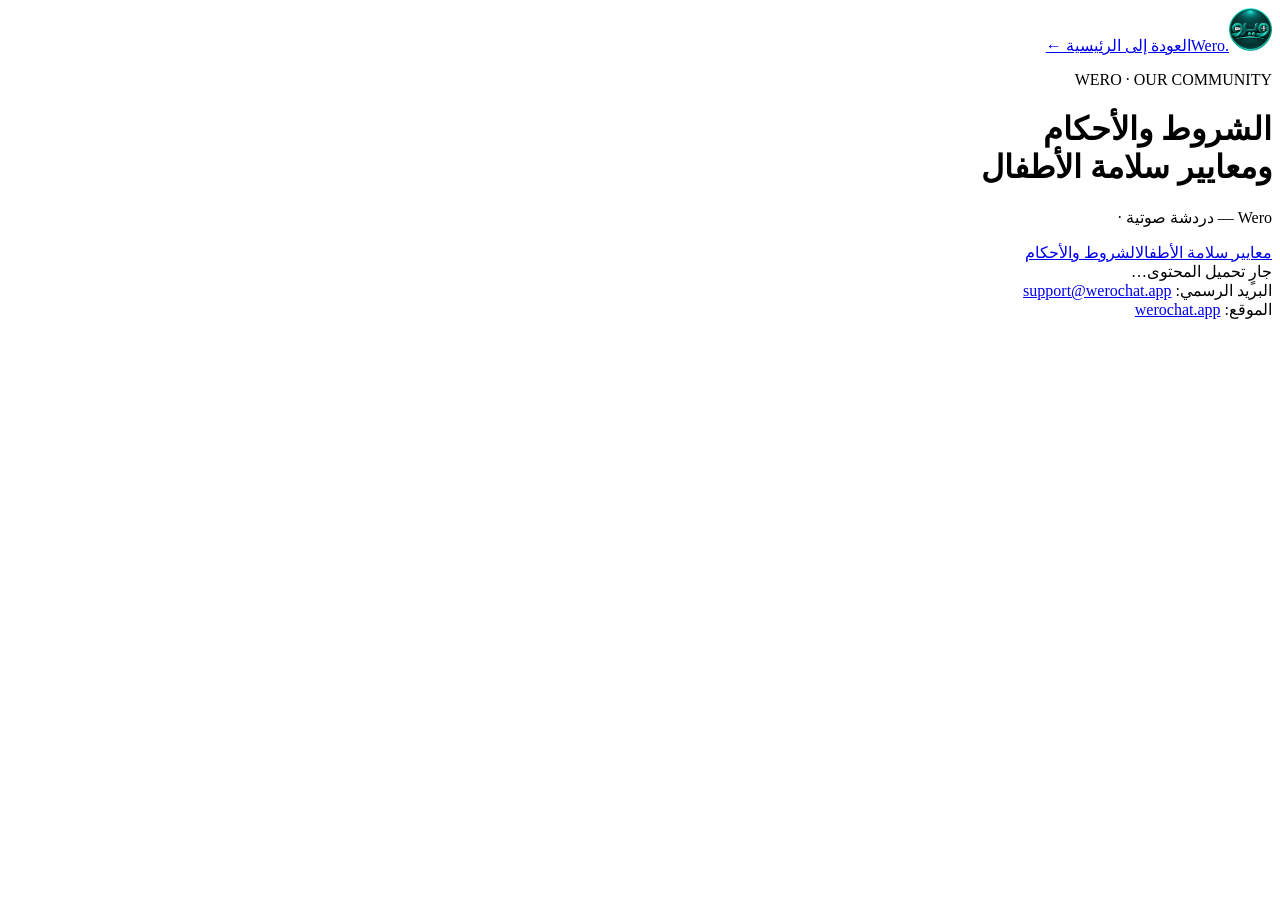
==== conditions/index.html @ 75db3836 "Add Wero terms and child safety page" ====
<!doctype html><html lang="ar" dir="rtl"><head><meta charset="utf-8"><meta name="viewport" content="width=device-width,initial-scale=1"><meta name="theme-color" content="#206F69"><title>الشروط والأحكام ومعايير سلامة الأطفال | Wero</title><link rel="canonical" href="https://werochat.app/conditions/"><link rel="icon" href="/assets/wero-icon.png"><link rel="stylesheet" href="/site.css"><script defer src="/policy.js"></script></head><body><header><nav class="wrap nav"><a class="brand" href="/"><img src="/assets/wero-icon.png" width="43" height="43" alt=""><span dir="ltr">Wero.</span></a><a href="/">العودة إلى الرئيسية ←</a></nav></header><main class="wrap policy-main"><p class="eyebrow green">WERO · OUR COMMUNITY</p><h1>الشروط والأحكام<br>ومعايير سلامة الأطفال</h1><p>Wero — دردشة صوتية · <span id="policy-updated"></span></p><nav class="policy-tabs" aria-label="محتوى السياسات"><a href="#safety" id="policy-safety">معايير سلامة الأطفال</a><a href="#terms" id="policy-terms">الشروط والأحكام</a></nav><div id="policy-content" aria-live="polite">جارٍ تحميل المحتوى…</div><div class="policy-contact">البريد الرسمي: <a href="mailto:support@werochat.app">support@werochat.app</a><br>الموقع: <a href="https://werochat.app">werochat.app</a></div></main></body></html>
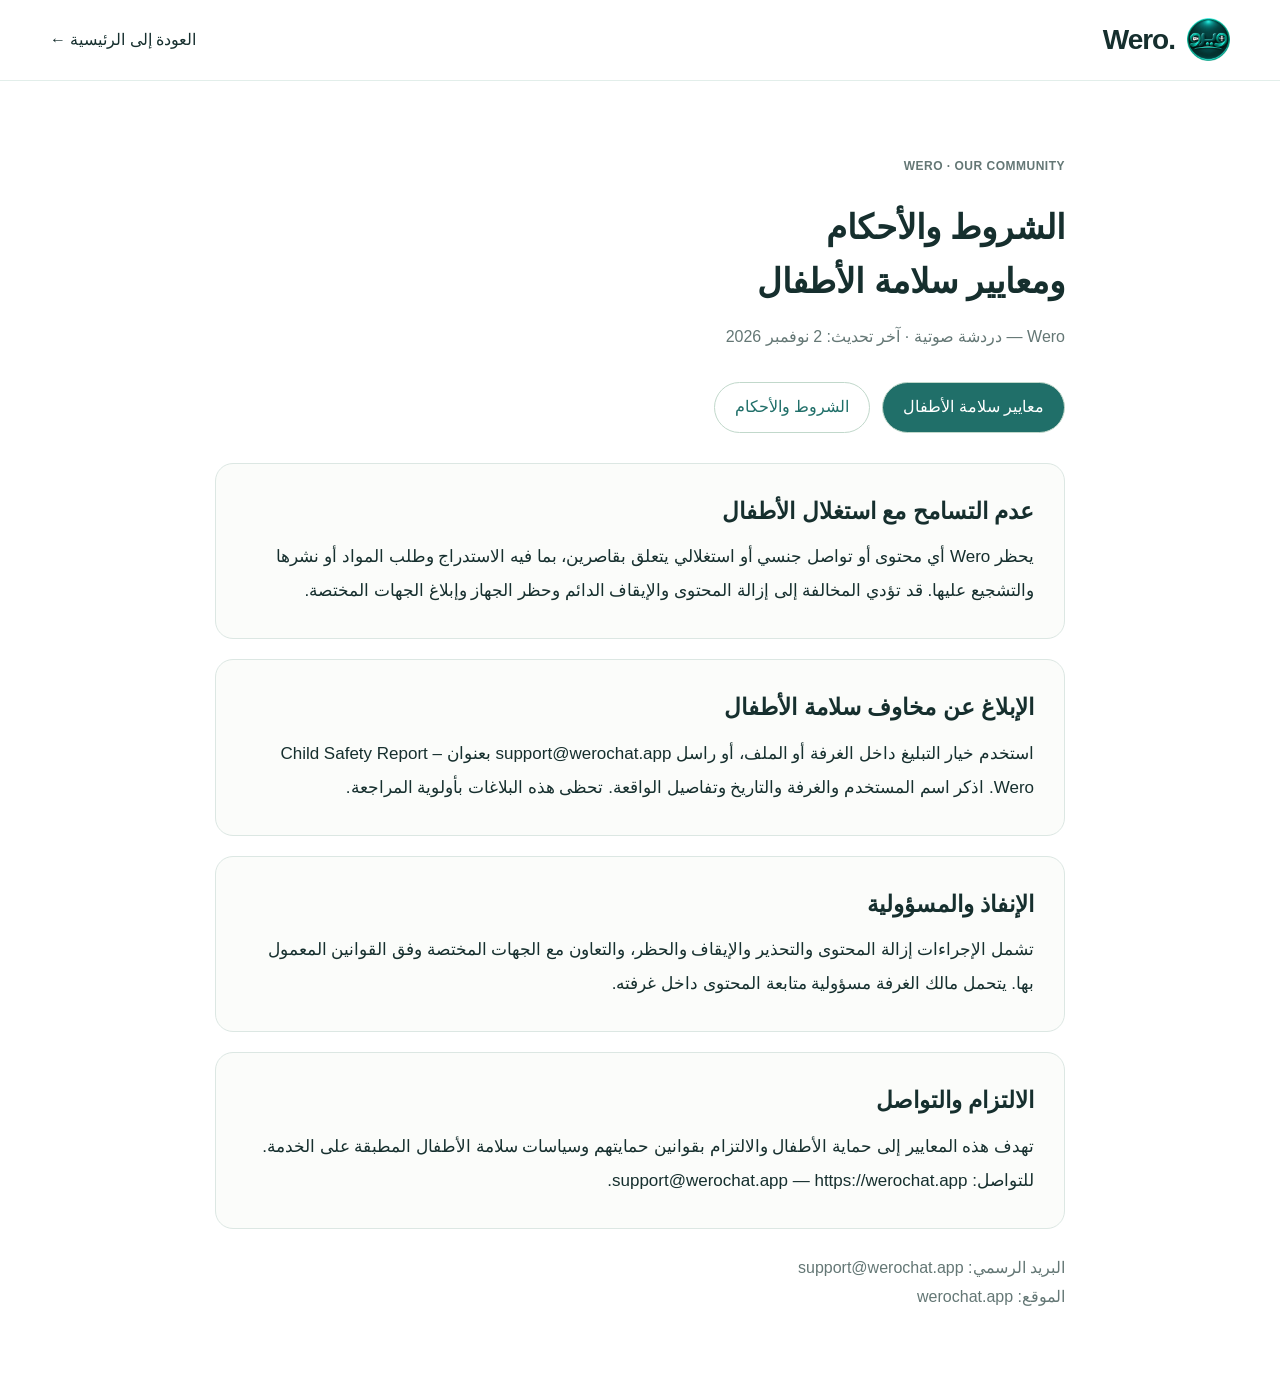
==== commit 7f93f632: "Use versioned shared styles on policy page" ====
--- a/conditions/index.html
+++ b/conditions/index.html
@@ -1 +1 @@
-<!doctype html><html lang="ar" dir="rtl"><head><meta charset="utf-8"><meta name="viewport" content="width=device-width,initial-scale=1"><meta name="theme-color" content="#206F69"><title>الشروط والأحكام ومعايير سلامة الأطفال | Wero</title><link rel="canonical" href="https://werochat.app/conditions/"><link rel="icon" href="/assets/wero-icon.png"><link rel="stylesheet" href="/site.css"><script defer src="/policy.js"></script></head><body><header><nav class="wrap nav"><a class="brand" href="/"><img src="/assets/wero-icon.png" width="43" height="43" alt=""><span dir="ltr">Wero.</span></a><a href="/">العودة إلى الرئيسية ←</a></nav></header><main class="wrap policy-main"><p class="eyebrow green">WERO · OUR COMMUNITY</p><h1>الشروط والأحكام<br>ومعايير سلامة الأطفال</h1><p>Wero — دردشة صوتية · <span id="policy-updated"></span></p><nav class="policy-tabs" aria-label="محتوى السياسات"><a href="#safety" id="policy-safety">معايير سلامة الأطفال</a><a href="#terms" id="policy-terms">الشروط والأحكام</a></nav><div id="policy-content" aria-live="polite">جارٍ تحميل المحتوى…</div><div class="policy-contact">البريد الرسمي: <a href="mailto:support@werochat.app">support@werochat.app</a><br>الموقع: <a href="https://werochat.app">werochat.app</a></div></main></body></html>
+<!doctype html><html lang="ar" dir="rtl"><head><meta charset="utf-8"><meta name="viewport" content="width=device-width,initial-scale=1"><meta name="theme-color" content="#206F69"><title>الشروط والأحكام ومعايير سلامة الأطفال | Wero</title><link rel="canonical" href="https://werochat.app/conditions/"><link rel="icon" href="/assets/wero-icon.png"><link rel="stylesheet" href="/site.css?v=077d583d865c"><script defer src="/policy.js?v=57990f8a2e68"></script></head><body><header><nav class="wrap nav"><a class="brand" href="/"><img src="/assets/wero-icon.png" width="43" height="43" alt=""><span dir="ltr">Wero.</span></a><a href="/">العودة إلى الرئيسية ←</a></nav></header><main class="wrap policy-main"><p class="eyebrow green">WERO · OUR COMMUNITY</p><h1>الشروط والأحكام<br>ومعايير سلامة الأطفال</h1><p>Wero — دردشة صوتية · <span id="policy-updated"></span></p><nav class="policy-tabs" aria-label="محتوى السياسات"><a href="#safety" id="policy-safety">معايير سلامة الأطفال</a><a href="#terms" id="policy-terms">الشروط والأحكام</a></nav><div id="policy-content" aria-live="polite">جارٍ تحميل المحتوى…</div><div class="policy-contact">البريد الرسمي: <a href="mailto:support@werochat.app">support@werochat.app</a><br>الموقع: <a href="https://werochat.app">werochat.app</a></div></main></body></html>
--- a/site.css
+++ b/site.css
@@ -0,0 +1,9 @@
+@charset "UTF-8";
+:root{--green:#206f69;--deep:#0c2928;--mint:#c5f0df;--ink:#162f2e;--muted:#647775;--line:#dce7e3;--cream:#f6f8f3;--gold:#e4cf9c;color-scheme:light;font-family:Tahoma,"Segoe UI",Arial,sans-serif;color:var(--ink);background:#fff}*{box-sizing:border-box}html{scroll-behavior:smooth;scroll-padding-top:95px}body{margin:0;font-size:16px;line-height:1.8}a{color:inherit;text-decoration:none}button,input,select{font:inherit}button{cursor:pointer;border:0}button:disabled{cursor:wait;opacity:.6}:focus-visible{outline:3px solid #c9a753;outline-offset:4px}img{display:block;max-width:100%}h1,h2,h3,p{margin:0}h2{font-size:44px;line-height:1.5;letter-spacing:-1px}h3{font-size:22px}.wrap{width:min(1180px,calc(100% - 64px));margin-inline:auto}.skip{position:fixed;top:-100px;z-index:100;background:white;padding:10px}.skip:focus{top:10px}header{position:sticky;top:0;z-index:10;background:#ffffffed;backdrop-filter:blur(18px);border-bottom:1px solid #e7eeea}.nav{min-height:88px;display:flex;align-items:center;justify-content:space-between;gap:25px}.brand{display:flex;align-items:center;gap:12px;font-size:28px;font-weight:800;letter-spacing:-1px}#nav-links{display:flex;align-items:center;gap:28px;font-size:14px;color:#47615e}.button{display:inline-flex;gap:28px;align-items:center;justify-content:center;min-height:48px;padding:10px 24px;border-radius:10px;background:var(--green);color:white;font-weight:bold;border:1px solid transparent;transition:transform .18s,background .18s}.button:hover{background:#185953;transform:translateY(-2px)}.icon-button{background:transparent;color:inherit;font-size:29px;min-width:44px;min-height:44px;line-height:1}.nav-download{font-size:14px}#nav-toggle{display:none}.hero{overflow:hidden;background:radial-gradient(ellipse at 15% 30%,#205b4c55,transparent 65%),var(--deep);color:white}.hero-grid{min-height:650px;display:grid;grid-template-columns:1.05fr 1fr;align-items:center;gap:45px}.eyebrow{font-size:12px;letter-spacing:1.5px;font-weight:bold;margin-bottom:22px;color:var(--gold)}.hero h1{font-size:64px;line-height:1.5;letter-spacing:-2px}.hero h1 span{color:var(--mint)}.hero-description{margin-top:22px;color:#c5d9d3;font-size:18px;line-height:2}.hero-actions{display:flex;align-items:center;gap:28px;flex-wrap:wrap;margin-top:35px}.button.light{background:var(--mint);color:#143e37;padding:14px 22px}.hero-actions>a{font-size:14px}.hero-notes{color:#91aaa4;font-size:12px;margin-top:25px}.hero-art{height:530px;position:relative;display:grid;place-items:center}.hero-logo{width:295px;height:295px;object-fit:contain;filter:drop-shadow(0 25px 45px #0005);z-index:1}.orbit{position:absolute;border:1px solid #75b7a126;border-radius:50%;width:395px;height:395px}.orbit.second{width:510px;height:510px;border-style:dashed;border-color:#75b7a119}.floating-note{display:flex;gap:13px;align-items:center;position:absolute;background:#eaf7efed;color:#183e37;border:1px solid #fff8;padding:14px 18px;border-radius:14px;box-shadow:0 16px 40px #0002;z-index:2;font-size:14px}.floating-note small{display:block;font-size:11px;color:#617b73}.floating-note.one{top:74px;right:0;transform:rotate(5deg)}.floating-note.two{bottom:90px;left:-6px;transform:rotate(-4deg)}.floating-note>span{display:grid;place-items:center;width:38px;height:38px;background:#206f6917;border-radius:50%;font-size:25px;color:var(--green)}.wave{position:absolute;bottom:55px;right:42px;height:50px;display:flex;align-items:center;gap:4px;opacity:.65}.wave i{display:block;background:var(--mint);width:3px;height:15px;border-radius:4px}.wave i:nth-child(3n){height:35px}.wave i:nth-child(4n){height:48px}.wave i:nth-child(5n){height:24px}.art-caption{position:absolute;bottom:4px;font:10px Arial,sans-serif;letter-spacing:4px;color:#7eaaa0}.strip{background:var(--cream);border-bottom:1px solid var(--line)}.strip .wrap{min-height:76px;display:flex;justify-content:space-between;align-items:center;gap:18px;flex-wrap:wrap;font-size:14px;color:#5e756d}.strip b{color:var(--ink)}.section{padding-block:100px}.green{color:var(--green)}.two-columns{display:grid;grid-template-columns:1fr 1.1fr;gap:90px;align-items:center}.section-heading>p:last-child,.section-description{margin-top:20px;max-width:430px;color:var(--muted);font-size:17px}.features article{display:flex;align-items:flex-start;gap:20px;padding:26px 0;border-bottom:1px solid var(--line)}.features article:first-child{padding-top:5px}.features article>span{font:13px Arial,sans-serif;color:#8ba19a;padding-top:12px}.features p{font-size:15px;color:var(--muted);margin-top:8px;line-height:1.9}.features i{margin-inline-start:auto;font:30px Arial,sans-serif;color:var(--green);padding-top:8px}.download-section{padding:90px 0;background:#eef5ee}.big{margin-top:28px;min-width:235px;font-size:18px}.meta{font-size:12px;color:var(--muted);margin-top:18px}.download-preview{background:white;border-radius:22px;padding:32px;border:1px solid #dce7dd;box-shadow:0 15px 55px #193d2b08;transform:rotate(-2deg)}.preview-top{display:flex;align-items:center;gap:15px;padding-bottom:22px;border-bottom:1px solid var(--line)}.preview-top small{display:block;color:var(--muted);font-size:12px}.status-dot{width:9px;height:9px;border-radius:50%;background:var(--green);margin-inline-start:auto;box-shadow:0 0 0 5px #206f6910}.download-preview ol{list-style:none;margin:10px 0 24px;padding:0}.download-preview li{display:flex;gap:17px;padding-top:24px}.download-preview li>span{width:30px;height:30px;border-radius:50%;display:grid;place-items:center;background:#eff5f0;color:var(--green);font-size:13px;flex-shrink:0}.download-preview li p{font-size:13px;color:var(--muted);margin-top:2px}.help-link{color:var(--green);font-size:13px;display:block;padding-top:17px;border-top:1px solid var(--line)}.support-options{display:grid;grid-template-columns:repeat(3,1fr);gap:20px;margin-top:35px}.support-options a{position:relative;border:1px solid var(--line);border-radius:14px;padding:30px;transition:background .2s,transform .2s}.support-options a:hover{background:var(--cream);transform:translateY(-4px)}.support-options a>span{position:absolute;left:22px;top:17px;color:var(--green)}.support-options small{font-size:12px;color:var(--muted)}.support-options h3{font-size:23px;margin-top:18px}.support-options p{font-size:14px;color:var(--muted);margin-top:7px;overflow-wrap:anywhere}.faq-section{background:var(--cream);padding:85px 0}.faq details{border-bottom:1px solid #dbe3db;padding:20px 0}.faq details:first-child{padding-top:0}.faq summary{cursor:pointer;font-weight:bold;font-size:17px;list-style:none;display:flex;justify-content:space-between;gap:15px}.faq summary::after{content:'+';font:24px Arial,sans-serif;color:var(--green)}.faq details[open] summary::after{content:'−'}.faq details p{font-size:15px;color:var(--muted);line-height:2;margin-top:14px}.faq a{color:var(--green);text-decoration:underline}footer{background:#102d2a;color:#d3e4dc;padding:45px 0 25px}.footer-top{display:flex;align-items:center;justify-content:space-between;gap:25px;padding-bottom:30px;border-bottom:1px solid #d9eee219}.footer-top p{color:#9db9ad}.footer-top>a:last-child{font-size:13px}.footer-bottom{display:flex;align-items:center;justify-content:space-between;gap:25px;font-size:11px;color:#91b0a2;padding-top:22px}.footer-bottom div{display:flex;gap:25px}dialog{border:0;border-radius:22px;width:min(620px,calc(100% - 28px));max-height:90dvh;padding:28px;color:var(--ink);box-shadow:0 30px 100px #0003;overflow-y:auto}dialog::backdrop{background:#082725ae;backdrop-filter:blur(6px)}body.dialog-open{overflow:hidden}.dialog-top{display:flex;gap:20px;justify-content:space-between;align-items:flex-start}.dialog-top h2{font-size:25px;letter-spacing:0}.dialog-top .eyebrow{font:10px Arial,sans-serif;letter-spacing:2px;margin-bottom:8px}.dialog-intro{font-size:13px;color:var(--muted);margin-top:12px}.detect-button{display:flex;align-items:center;gap:18px;background:#eef6ef;color:var(--ink);border:1px solid #d0e5d7;width:100%;padding:18px;border-radius:13px;text-align:start;margin-top:22px}.detect-button>span:first-child{font-size:28px;color:var(--green)}.detect-button>span:last-child{margin-inline-start:auto}.detect-button small{display:block;font-size:11px;color:var(--muted);font-weight:normal;margin-top:4px}.method-tabs{display:flex;gap:6px;background:#f1f4f2;border-radius:10px;padding:5px;margin:25px 0 20px}.method-tabs button{flex:1;padding:10px 6px;border-radius:7px;background:transparent;color:var(--muted);font-size:13px}.method-tabs button[aria-selected=true]{background:white;box-shadow:0 2px 8px #0001;color:var(--green);font-weight:bold}label{display:block;font-size:13px;font-weight:bold;margin:15px 0 8px}label small{font-size:10px;color:var(--muted);font-weight:normal}input,select{width:100%;padding:13px 15px;border:1px solid #cddbd3;border-radius:9px;background:white;color:var(--ink);min-width:0;font-size:14px}.search-row{display:flex;gap:8px}.search-row .button{min-width:75px;padding-inline:16px}.model-list{max-height:230px;overflow:auto;margin-top:12px;display:grid;gap:6px}.model-button{text-align:start;border-radius:9px;padding:12px;background:#f7f9f6;color:var(--ink);border:1px solid transparent}.model-button:hover{border-color:#b2cec1;background:#eff6ef}.model-button small{display:block;font-size:11px;color:var(--muted)}.empty-results{padding:14px;font-size:13px;color:var(--muted)}.download-result:empty{display:none}.download-result{background:#eff6ef;border:1px solid #c8dfd0;border-radius:12px;padding:18px;margin-top:20px;overflow-wrap:anywhere}.download-result p{font-size:13px;margin-top:8px;color:#4c6d60}.download-result .button{margin-top:15px;font-size:14px}.download-result .secondary{background:white;color:var(--green);border:1px solid #b8d4c2;margin-inline-start:8px}.download-result code{font-size:10px;display:block;direction:ltr;overflow-wrap:anywhere;color:#617b71;margin-top:12px}.dialog-help{font-size:12px;color:var(--muted);margin-top:20px;border-top:1px solid var(--line);padding-top:17px}.dialog-help b{color:var(--ink)}.inline-button{padding:0;background:none;text-decoration:underline;color:var(--green);font:inherit}.policy-main{padding-block:60px;max-width:850px}.policy-main h1{font-size:34px;line-height:1.6}.policy-main>p{color:var(--muted);margin-top:15px}.policy-tabs{display:flex;gap:12px;flex-wrap:wrap;margin:30px 0}.policy-tabs a{border:1px solid #c1d8cb;border-radius:30px;padding:10px 20px;color:var(--green)}.policy-tabs a[aria-current=true]{color:white;background:var(--green)}.policy-card{border:1px solid var(--line);border-radius:18px;padding:30px;margin-top:20px;background:#fbfcfa}.policy-card h2{font-size:23px;letter-spacing:0;margin-bottom:12px}.policy-card p,.policy-card li{font-size:17px;line-height:2;margin-top:10px}.policy-card ul{padding-inline-start:23px}.policy-contact{padding:25px 0;color:var(--muted)}[hidden]{display:none!important}
+@media(max-width:1050px){.hero h1{font-size:52px}.hero-grid{gap:10px}.hero-art{transform:scale(.9)}.two-columns{gap:45px}#nav-links{gap:17px;font-size:12px}}@media(max-width:760px){.wrap{width:calc(100% - 40px)}h2{font-size:34px}.nav{min-height:74px;gap:12px}.brand{font-size:25px}.brand img{width:38px;height:38px}.nav-download{font-size:12px;min-height:40px;padding:8px 14px;gap:15px}#nav-toggle{display:block;margin-inline-start:auto;font-size:24px}#nav-links{display:none;position:absolute;top:74px;left:0;right:0;background:white;padding:20px;border-bottom:1px solid var(--line);font-size:16px}#nav-links.open{display:flex;flex-direction:column;align-items:stretch;gap:0}#nav-links a{padding:12px}.hero-grid{grid-template-columns:1fr;min-height:unset;padding-top:48px;gap:0}.hero h1{font-size:40px;line-height:1.55;letter-spacing:-1px}.hero-description{font-size:16px;margin-top:18px}.hero-actions{margin-top:25px;gap:24px}.hero-actions .button{font-size:15px;width:100%;justify-content:space-between}.hero-notes{font-size:11px;margin-top:20px}.hero-art{height:390px;transform:none;margin-top:20px}.hero-logo{width:225px;height:225px}.orbit{width:285px;height:285px}.orbit.second{width:350px;height:350px}.floating-note{padding:10px 13px;gap:9px;font-size:12px}.floating-note small{font-size:10px}.floating-note.one{top:28px;right:0}.floating-note.two{bottom:64px;left:0}.floating-note>span{width:30px;height:30px;font-size:22px}.wave{bottom:35px;right:20px;transform:scale(.8)}.art-caption{font-size:8px;bottom:14px;letter-spacing:3px}.strip .wrap{justify-content:center;gap:10px 25px;padding-block:18px;font-size:11px}.strip b{width:100%;text-align:center}.section{padding-block:65px}.two-columns{grid-template-columns:1fr;gap:35px}.section-heading>p:last-child{font-size:16px;margin-top:15px}.features article{padding:23px 0}.features h3{font-size:21px}.features p{font-size:15px}.download-section{padding:60px 0}.download-preview{padding:23px;transform:rotate(-1deg)}.big{width:100%;justify-content:space-between}.support-options{grid-template-columns:1fr;gap:12px}.support-options a{padding:20px}.support-options h3{margin-top:7px;font-size:21px}.support-options p{font-size:14px}.faq-section{padding:60px 0}.faq summary{font-size:16px}footer{padding-top:30px}.footer-top,.footer-bottom{align-items:flex-start;flex-direction:column;gap:20px}.footer-top p{font-size:14px}.footer-bottom div{gap:20px;flex-wrap:wrap}dialog{padding:22px 18px;border-radius:17px;max-height:92dvh}.dialog-top h2{font-size:21px}.detect-button{gap:12px;padding:14px}.detect-button b{font-size:14px}.method-tabs button{font-size:12px}.policy-main{padding-block:35px}.policy-main h1{font-size:27px}.policy-card{padding:20px}.policy-card h2{font-size:22px}.eyebrow{margin-bottom:16px}}@media(prefers-reduced-motion:reduce){html{scroll-behavior:auto}*,*::before,*::after{transition:none!important;animation:none!important}}
+
+/* Direct-download layout: no device guessing or modal selection. */
+:root{--cream:#f4f8f7;--green:#206f69;--deep:#092f2c;--mint:#a2e7d6}
+header{background:#fff;border-bottom-color:#e2eeea}.nav{min-height:80px}.hero{background:linear-gradient(115deg,#073e38,#102f2d);position:relative}.hero-grid{min-height:590px;gap:65px}.hero h1{font-size:68px;line-height:1.4}.hero-art{height:430px;background:#ffffff05;border:1px solid #a2e7d622;border-radius:38px;margin-block:50px}.hero-logo{width:310px;height:310px}.orbit,.floating-note,.wave,.art-caption{display:none}.hero-actions .light{border-radius:14px;min-height:58px;font-size:17px}.eyebrow{letter-spacing:.5px}.strip{background:#fff}.section{padding-block:85px}.download-section{background:#f0f6f4;padding:80px 0}.download-heading{display:flex;justify-content:space-between;gap:25px;align-items:center;margin-bottom:32px}.download-heading h2{font-size:39px;letter-spacing:-.5px}.download-heading p:last-child{color:var(--muted);margin-top:12px}.android-label{border:1px solid #c9ded6;background:white;padding:8px 17px;border-radius:30px;font-size:13px;white-space:nowrap}.download-cards{display:grid;grid-template-columns:repeat(3,minmax(0,1fr));gap:18px}.apk-card{border:1px solid #d6e6df;background:white;padding:28px;border-radius:22px;display:flex;flex-direction:column;box-shadow:0 12px 28px #153b2c04}.apk-card.primary{background:#206f69;border-color:#206f69;color:white}.apk-card-top{display:flex;align-items:center;justify-content:space-between;gap:12px;margin-bottom:34px}.apk-symbol{width:43px;height:43px;display:grid;place-items:center;border-radius:13px;background:#edf6f2;font-size:28px;color:#206f69}.primary .apk-symbol{background:#ffffff1c;color:white}.apk-label{font-size:12px;color:#54746b}.primary .apk-label{color:#c3e6df}.apk-card h3{font-size:25px;margin-bottom:12px}.apk-card h3 span{font:700 26px 'Segoe UI',Arial,sans-serif}.apk-card>p{font-size:15px;color:#647c74;min-height:80px;line-height:1.9;margin-bottom:22px}.primary>p{color:#d7eee6}.apk-download{display:flex;justify-content:space-between;align-items:center;gap:10px;background:#206f69;color:white;padding:14px 17px;border-radius:12px;font-size:16px;font-weight:bold;margin-top:auto;transition:background .15s,transform .15s}.apk-download:hover{background:#124f48;transform:translateY(-2px)}.primary .apk-download{background:white;color:#175a52}.primary .apk-download:hover{background:#d7f3e9}.universal{border-color:#bdd6ca;background:#e4f0e9}.apk-card>small{font:12px 'Segoe UI',Arial,sans-serif;color:#70887e;margin-top:14px;direction:ltr;text-align:center}.primary>small{color:#c1ded5}.download-note{display:flex;align-items:center;gap:14px;margin-top:24px;color:#57746a;font-size:13px}.download-note>span{font-size:23px}.download-note>p{max-width:750px}.download-note>a{white-space:nowrap;margin-inline-start:auto;text-decoration:underline;color:#206f69}.support-options a{background:#f8fbf9;border-radius:20px}.footer-bottom{font-size:13px}.two-columns{gap:65px}
+@media(max-width:1000px){.apk-card{padding:22px}.apk-card h3{font-size:22px}.apk-download{font-size:14px;padding:13px}.hero h1{font-size:53px}}
+@media(max-width:760px){.nav{min-height:72px}.hero-grid{padding-top:40px;gap:28px}.hero h1{font-size:42px}.hero-art{height:250px;margin:0 0 30px;border-radius:25px}.hero-logo{width:220px;height:220px}.hero-description{font-size:17px}.hero-actions{margin-top:25px}.hero-actions .light{font-size:16px;width:100%;justify-content:space-between}.hero-notes{font-size:12px}.strip .wrap{font-size:13px}.section{padding-block:58px}.download-section{padding:52px 0}.download-heading{display:block;margin-bottom:24px}.download-heading h2{font-size:29px;line-height:1.6}.download-heading .eyebrow{margin-bottom:10px}.android-label{display:inline-block;margin-top:17px}.download-cards{grid-template-columns:1fr;gap:15px}.apk-card{padding:24px;border-radius:20px}.apk-card-top{margin-bottom:20px}.apk-card h3{font-size:27px}.apk-card>p{min-height:0;margin-bottom:22px;font-size:16px}.apk-download{font-size:17px;padding:15px 18px;min-height:58px}.apk-label{font-size:13px}.download-note{align-items:flex-start;flex-wrap:wrap;font-size:14px}.download-note>p{flex:1;min-width:200px}.download-note>a{margin-inline-start:37px}.two-columns{gap:32px}.support-options p{font-size:15px}}
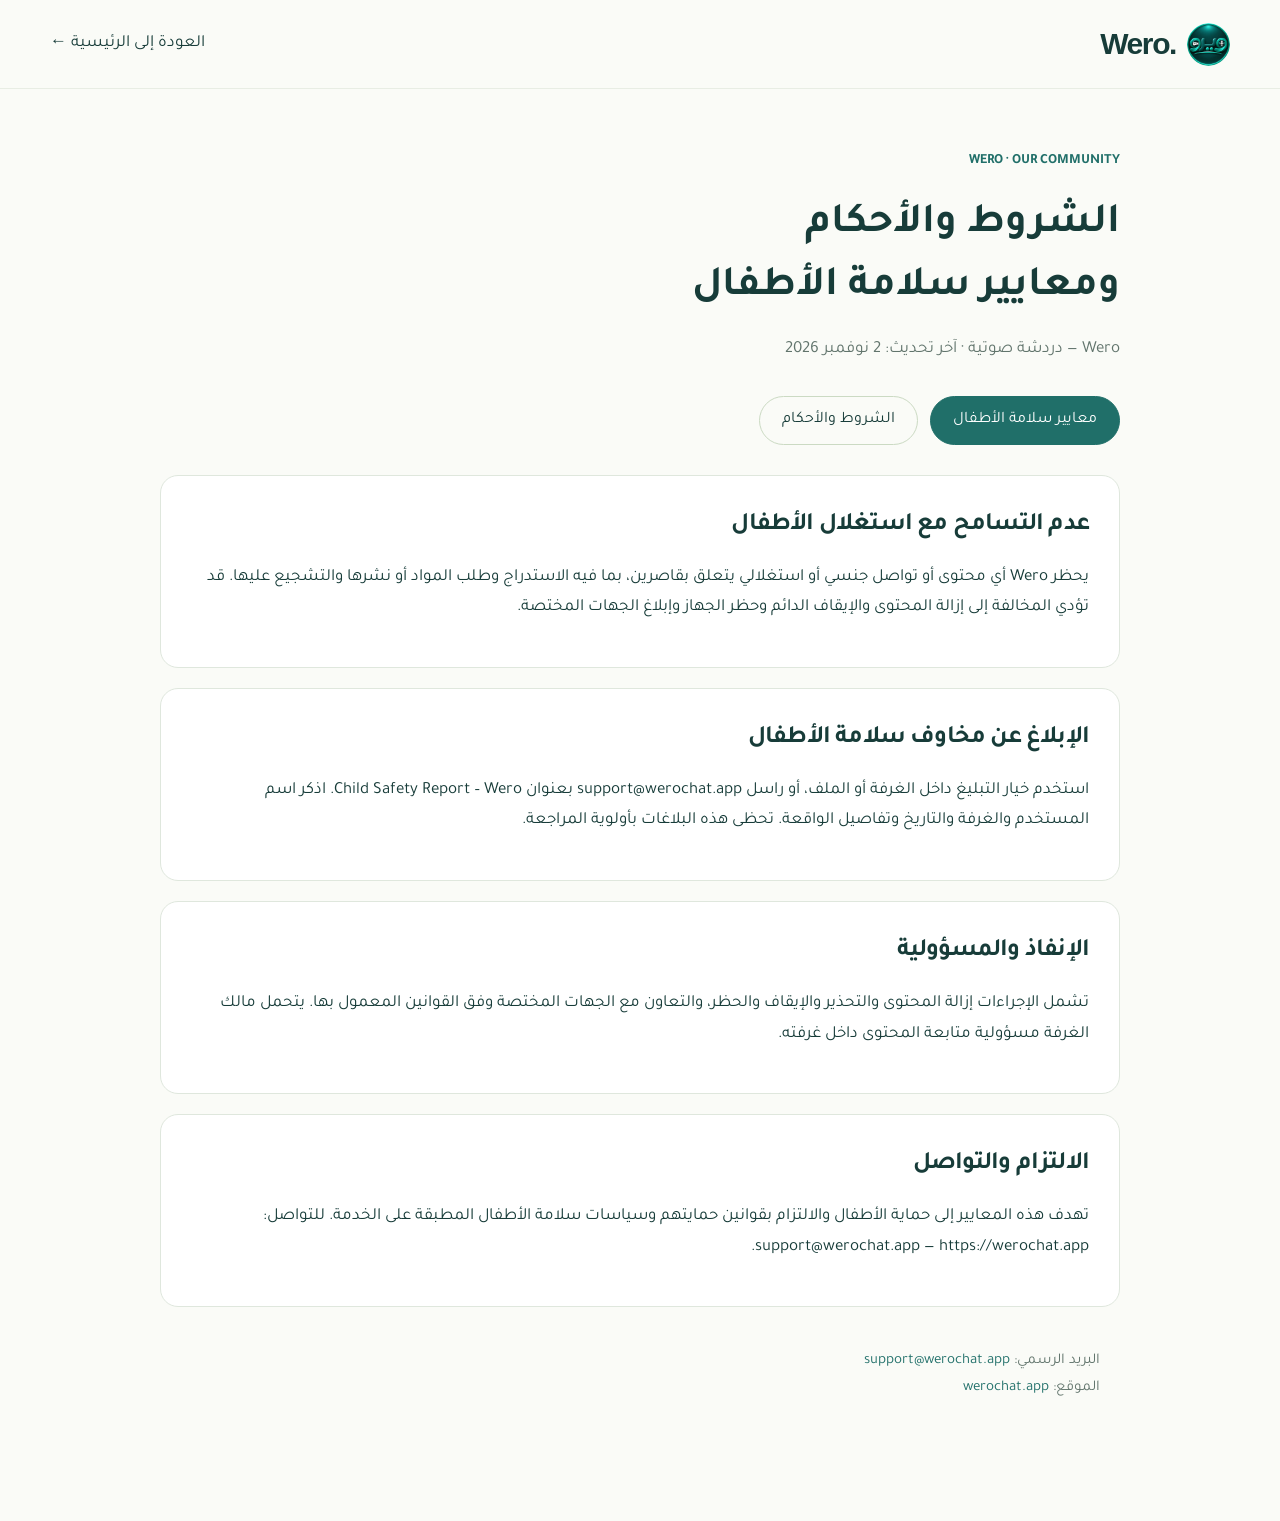
==== commit 89420f67: "Match policy page to the new Wero design" ====
--- a/conditions/index.html
+++ b/conditions/index.html
@@ -1 +1 @@
-<!doctype html><html lang="ar" dir="rtl"><head><meta charset="utf-8"><meta name="viewport" content="width=device-width,initial-scale=1"><meta name="theme-color" content="#206F69"><title>الشروط والأحكام ومعايير سلامة الأطفال | Wero</title><link rel="canonical" href="https://werochat.app/conditions/"><link rel="icon" href="/assets/wero-icon.png"><link rel="stylesheet" href="/site.css?v=077d583d865c"><script defer src="/policy.js?v=57990f8a2e68"></script></head><body><header><nav class="wrap nav"><a class="brand" href="/"><img src="/assets/wero-icon.png" width="43" height="43" alt=""><span dir="ltr">Wero.</span></a><a href="/">العودة إلى الرئيسية ←</a></nav></header><main class="wrap policy-main"><p class="eyebrow green">WERO · OUR COMMUNITY</p><h1>الشروط والأحكام<br>ومعايير سلامة الأطفال</h1><p>Wero — دردشة صوتية · <span id="policy-updated"></span></p><nav class="policy-tabs" aria-label="محتوى السياسات"><a href="#safety" id="policy-safety">معايير سلامة الأطفال</a><a href="#terms" id="policy-terms">الشروط والأحكام</a></nav><div id="policy-content" aria-live="polite">جارٍ تحميل المحتوى…</div><div class="policy-contact">البريد الرسمي: <a href="mailto:support@werochat.app">support@werochat.app</a><br>الموقع: <a href="https://werochat.app">werochat.app</a></div></main></body></html>
+<!doctype html><html lang="ar" dir="rtl"><head><meta charset="utf-8"><meta name="viewport" content="width=device-width,initial-scale=1"><meta name="theme-color" content="#206F69"><title>الشروط والأحكام ومعايير سلامة الأطفال | Wero</title><link rel="canonical" href="https://werochat.app/conditions/"><link rel="icon" href="/assets/wero-icon.png"><link rel="stylesheet" href="/site.css?v=b07288cc4de4"><script defer src="/policy.js?v=57990f8a2e68"></script></head><body><header><nav class="wrap nav"><a class="brand" href="/"><img src="/assets/wero-icon.png" width="43" height="43" alt=""><span dir="ltr">Wero.</span></a><a href="/">العودة إلى الرئيسية ←</a></nav></header><main class="wrap policy-main"><p class="eyebrow green">WERO · OUR COMMUNITY</p><h1>الشروط والأحكام<br>ومعايير سلامة الأطفال</h1><p>Wero — دردشة صوتية · <span id="policy-updated"></span></p><nav class="policy-tabs" aria-label="محتوى السياسات"><a href="#safety" id="policy-safety">معايير سلامة الأطفال</a><a href="#terms" id="policy-terms">الشروط والأحكام</a></nav><div id="policy-content" aria-live="polite">جارٍ تحميل المحتوى…</div><div class="policy-contact">البريد الرسمي: <a href="mailto:support@werochat.app">support@werochat.app</a><br>الموقع: <a href="https://werochat.app">werochat.app</a></div></main></body></html>
--- a/site.css
+++ b/site.css
@@ -1,9 +1,17 @@
 @charset "UTF-8";
-:root{--green:#206f69;--deep:#0c2928;--mint:#c5f0df;--ink:#162f2e;--muted:#647775;--line:#dce7e3;--cream:#f6f8f3;--gold:#e4cf9c;color-scheme:light;font-family:Tahoma,"Segoe UI",Arial,sans-serif;color:var(--ink);background:#fff}*{box-sizing:border-box}html{scroll-behavior:smooth;scroll-padding-top:95px}body{margin:0;font-size:16px;line-height:1.8}a{color:inherit;text-decoration:none}button,input,select{font:inherit}button{cursor:pointer;border:0}button:disabled{cursor:wait;opacity:.6}:focus-visible{outline:3px solid #c9a753;outline-offset:4px}img{display:block;max-width:100%}h1,h2,h3,p{margin:0}h2{font-size:44px;line-height:1.5;letter-spacing:-1px}h3{font-size:22px}.wrap{width:min(1180px,calc(100% - 64px));margin-inline:auto}.skip{position:fixed;top:-100px;z-index:100;background:white;padding:10px}.skip:focus{top:10px}header{position:sticky;top:0;z-index:10;background:#ffffffed;backdrop-filter:blur(18px);border-bottom:1px solid #e7eeea}.nav{min-height:88px;display:flex;align-items:center;justify-content:space-between;gap:25px}.brand{display:flex;align-items:center;gap:12px;font-size:28px;font-weight:800;letter-spacing:-1px}#nav-links{display:flex;align-items:center;gap:28px;font-size:14px;color:#47615e}.button{display:inline-flex;gap:28px;align-items:center;justify-content:center;min-height:48px;padding:10px 24px;border-radius:10px;background:var(--green);color:white;font-weight:bold;border:1px solid transparent;transition:transform .18s,background .18s}.button:hover{background:#185953;transform:translateY(-2px)}.icon-button{background:transparent;color:inherit;font-size:29px;min-width:44px;min-height:44px;line-height:1}.nav-download{font-size:14px}#nav-toggle{display:none}.hero{overflow:hidden;background:radial-gradient(ellipse at 15% 30%,#205b4c55,transparent 65%),var(--deep);color:white}.hero-grid{min-height:650px;display:grid;grid-template-columns:1.05fr 1fr;align-items:center;gap:45px}.eyebrow{font-size:12px;letter-spacing:1.5px;font-weight:bold;margin-bottom:22px;color:var(--gold)}.hero h1{font-size:64px;line-height:1.5;letter-spacing:-2px}.hero h1 span{color:var(--mint)}.hero-description{margin-top:22px;color:#c5d9d3;font-size:18px;line-height:2}.hero-actions{display:flex;align-items:center;gap:28px;flex-wrap:wrap;margin-top:35px}.button.light{background:var(--mint);color:#143e37;padding:14px 22px}.hero-actions>a{font-size:14px}.hero-notes{color:#91aaa4;font-size:12px;margin-top:25px}.hero-art{height:530px;position:relative;display:grid;place-items:center}.hero-logo{width:295px;height:295px;object-fit:contain;filter:drop-shadow(0 25px 45px #0005);z-index:1}.orbit{position:absolute;border:1px solid #75b7a126;border-radius:50%;width:395px;height:395px}.orbit.second{width:510px;height:510px;border-style:dashed;border-color:#75b7a119}.floating-note{display:flex;gap:13px;align-items:center;position:absolute;background:#eaf7efed;color:#183e37;border:1px solid #fff8;padding:14px 18px;border-radius:14px;box-shadow:0 16px 40px #0002;z-index:2;font-size:14px}.floating-note small{display:block;font-size:11px;color:#617b73}.floating-note.one{top:74px;right:0;transform:rotate(5deg)}.floating-note.two{bottom:90px;left:-6px;transform:rotate(-4deg)}.floating-note>span{display:grid;place-items:center;width:38px;height:38px;background:#206f6917;border-radius:50%;font-size:25px;color:var(--green)}.wave{position:absolute;bottom:55px;right:42px;height:50px;display:flex;align-items:center;gap:4px;opacity:.65}.wave i{display:block;background:var(--mint);width:3px;height:15px;border-radius:4px}.wave i:nth-child(3n){height:35px}.wave i:nth-child(4n){height:48px}.wave i:nth-child(5n){height:24px}.art-caption{position:absolute;bottom:4px;font:10px Arial,sans-serif;letter-spacing:4px;color:#7eaaa0}.strip{background:var(--cream);border-bottom:1px solid var(--line)}.strip .wrap{min-height:76px;display:flex;justify-content:space-between;align-items:center;gap:18px;flex-wrap:wrap;font-size:14px;color:#5e756d}.strip b{color:var(--ink)}.section{padding-block:100px}.green{color:var(--green)}.two-columns{display:grid;grid-template-columns:1fr 1.1fr;gap:90px;align-items:center}.section-heading>p:last-child,.section-description{margin-top:20px;max-width:430px;color:var(--muted);font-size:17px}.features article{display:flex;align-items:flex-start;gap:20px;padding:26px 0;border-bottom:1px solid var(--line)}.features article:first-child{padding-top:5px}.features article>span{font:13px Arial,sans-serif;color:#8ba19a;padding-top:12px}.features p{font-size:15px;color:var(--muted);margin-top:8px;line-height:1.9}.features i{margin-inline-start:auto;font:30px Arial,sans-serif;color:var(--green);padding-top:8px}.download-section{padding:90px 0;background:#eef5ee}.big{margin-top:28px;min-width:235px;font-size:18px}.meta{font-size:12px;color:var(--muted);margin-top:18px}.download-preview{background:white;border-radius:22px;padding:32px;border:1px solid #dce7dd;box-shadow:0 15px 55px #193d2b08;transform:rotate(-2deg)}.preview-top{display:flex;align-items:center;gap:15px;padding-bottom:22px;border-bottom:1px solid var(--line)}.preview-top small{display:block;color:var(--muted);font-size:12px}.status-dot{width:9px;height:9px;border-radius:50%;background:var(--green);margin-inline-start:auto;box-shadow:0 0 0 5px #206f6910}.download-preview ol{list-style:none;margin:10px 0 24px;padding:0}.download-preview li{display:flex;gap:17px;padding-top:24px}.download-preview li>span{width:30px;height:30px;border-radius:50%;display:grid;place-items:center;background:#eff5f0;color:var(--green);font-size:13px;flex-shrink:0}.download-preview li p{font-size:13px;color:var(--muted);margin-top:2px}.help-link{color:var(--green);font-size:13px;display:block;padding-top:17px;border-top:1px solid var(--line)}.support-options{display:grid;grid-template-columns:repeat(3,1fr);gap:20px;margin-top:35px}.support-options a{position:relative;border:1px solid var(--line);border-radius:14px;padding:30px;transition:background .2s,transform .2s}.support-options a:hover{background:var(--cream);transform:translateY(-4px)}.support-options a>span{position:absolute;left:22px;top:17px;color:var(--green)}.support-options small{font-size:12px;color:var(--muted)}.support-options h3{font-size:23px;margin-top:18px}.support-options p{font-size:14px;color:var(--muted);margin-top:7px;overflow-wrap:anywhere}.faq-section{background:var(--cream);padding:85px 0}.faq details{border-bottom:1px solid #dbe3db;padding:20px 0}.faq details:first-child{padding-top:0}.faq summary{cursor:pointer;font-weight:bold;font-size:17px;list-style:none;display:flex;justify-content:space-between;gap:15px}.faq summary::after{content:'+';font:24px Arial,sans-serif;color:var(--green)}.faq details[open] summary::after{content:'−'}.faq details p{font-size:15px;color:var(--muted);line-height:2;margin-top:14px}.faq a{color:var(--green);text-decoration:underline}footer{background:#102d2a;color:#d3e4dc;padding:45px 0 25px}.footer-top{display:flex;align-items:center;justify-content:space-between;gap:25px;padding-bottom:30px;border-bottom:1px solid #d9eee219}.footer-top p{color:#9db9ad}.footer-top>a:last-child{font-size:13px}.footer-bottom{display:flex;align-items:center;justify-content:space-between;gap:25px;font-size:11px;color:#91b0a2;padding-top:22px}.footer-bottom div{display:flex;gap:25px}dialog{border:0;border-radius:22px;width:min(620px,calc(100% - 28px));max-height:90dvh;padding:28px;color:var(--ink);box-shadow:0 30px 100px #0003;overflow-y:auto}dialog::backdrop{background:#082725ae;backdrop-filter:blur(6px)}body.dialog-open{overflow:hidden}.dialog-top{display:flex;gap:20px;justify-content:space-between;align-items:flex-start}.dialog-top h2{font-size:25px;letter-spacing:0}.dialog-top .eyebrow{font:10px Arial,sans-serif;letter-spacing:2px;margin-bottom:8px}.dialog-intro{font-size:13px;color:var(--muted);margin-top:12px}.detect-button{display:flex;align-items:center;gap:18px;background:#eef6ef;color:var(--ink);border:1px solid #d0e5d7;width:100%;padding:18px;border-radius:13px;text-align:start;margin-top:22px}.detect-button>span:first-child{font-size:28px;color:var(--green)}.detect-button>span:last-child{margin-inline-start:auto}.detect-button small{display:block;font-size:11px;color:var(--muted);font-weight:normal;margin-top:4px}.method-tabs{display:flex;gap:6px;background:#f1f4f2;border-radius:10px;padding:5px;margin:25px 0 20px}.method-tabs button{flex:1;padding:10px 6px;border-radius:7px;background:transparent;color:var(--muted);font-size:13px}.method-tabs button[aria-selected=true]{background:white;box-shadow:0 2px 8px #0001;color:var(--green);font-weight:bold}label{display:block;font-size:13px;font-weight:bold;margin:15px 0 8px}label small{font-size:10px;color:var(--muted);font-weight:normal}input,select{width:100%;padding:13px 15px;border:1px solid #cddbd3;border-radius:9px;background:white;color:var(--ink);min-width:0;font-size:14px}.search-row{display:flex;gap:8px}.search-row .button{min-width:75px;padding-inline:16px}.model-list{max-height:230px;overflow:auto;margin-top:12px;display:grid;gap:6px}.model-button{text-align:start;border-radius:9px;padding:12px;background:#f7f9f6;color:var(--ink);border:1px solid transparent}.model-button:hover{border-color:#b2cec1;background:#eff6ef}.model-button small{display:block;font-size:11px;color:var(--muted)}.empty-results{padding:14px;font-size:13px;color:var(--muted)}.download-result:empty{display:none}.download-result{background:#eff6ef;border:1px solid #c8dfd0;border-radius:12px;padding:18px;margin-top:20px;overflow-wrap:anywhere}.download-result p{font-size:13px;margin-top:8px;color:#4c6d60}.download-result .button{margin-top:15px;font-size:14px}.download-result .secondary{background:white;color:var(--green);border:1px solid #b8d4c2;margin-inline-start:8px}.download-result code{font-size:10px;display:block;direction:ltr;overflow-wrap:anywhere;color:#617b71;margin-top:12px}.dialog-help{font-size:12px;color:var(--muted);margin-top:20px;border-top:1px solid var(--line);padding-top:17px}.dialog-help b{color:var(--ink)}.inline-button{padding:0;background:none;text-decoration:underline;color:var(--green);font:inherit}.policy-main{padding-block:60px;max-width:850px}.policy-main h1{font-size:34px;line-height:1.6}.policy-main>p{color:var(--muted);margin-top:15px}.policy-tabs{display:flex;gap:12px;flex-wrap:wrap;margin:30px 0}.policy-tabs a{border:1px solid #c1d8cb;border-radius:30px;padding:10px 20px;color:var(--green)}.policy-tabs a[aria-current=true]{color:white;background:var(--green)}.policy-card{border:1px solid var(--line);border-radius:18px;padding:30px;margin-top:20px;background:#fbfcfa}.policy-card h2{font-size:23px;letter-spacing:0;margin-bottom:12px}.policy-card p,.policy-card li{font-size:17px;line-height:2;margin-top:10px}.policy-card ul{padding-inline-start:23px}.policy-contact{padding:25px 0;color:var(--muted)}[hidden]{display:none!important}
-@media(max-width:1050px){.hero h1{font-size:52px}.hero-grid{gap:10px}.hero-art{transform:scale(.9)}.two-columns{gap:45px}#nav-links{gap:17px;font-size:12px}}@media(max-width:760px){.wrap{width:calc(100% - 40px)}h2{font-size:34px}.nav{min-height:74px;gap:12px}.brand{font-size:25px}.brand img{width:38px;height:38px}.nav-download{font-size:12px;min-height:40px;padding:8px 14px;gap:15px}#nav-toggle{display:block;margin-inline-start:auto;font-size:24px}#nav-links{display:none;position:absolute;top:74px;left:0;right:0;background:white;padding:20px;border-bottom:1px solid var(--line);font-size:16px}#nav-links.open{display:flex;flex-direction:column;align-items:stretch;gap:0}#nav-links a{padding:12px}.hero-grid{grid-template-columns:1fr;min-height:unset;padding-top:48px;gap:0}.hero h1{font-size:40px;line-height:1.55;letter-spacing:-1px}.hero-description{font-size:16px;margin-top:18px}.hero-actions{margin-top:25px;gap:24px}.hero-actions .button{font-size:15px;width:100%;justify-content:space-between}.hero-notes{font-size:11px;margin-top:20px}.hero-art{height:390px;transform:none;margin-top:20px}.hero-logo{width:225px;height:225px}.orbit{width:285px;height:285px}.orbit.second{width:350px;height:350px}.floating-note{padding:10px 13px;gap:9px;font-size:12px}.floating-note small{font-size:10px}.floating-note.one{top:28px;right:0}.floating-note.two{bottom:64px;left:0}.floating-note>span{width:30px;height:30px;font-size:22px}.wave{bottom:35px;right:20px;transform:scale(.8)}.art-caption{font-size:8px;bottom:14px;letter-spacing:3px}.strip .wrap{justify-content:center;gap:10px 25px;padding-block:18px;font-size:11px}.strip b{width:100%;text-align:center}.section{padding-block:65px}.two-columns{grid-template-columns:1fr;gap:35px}.section-heading>p:last-child{font-size:16px;margin-top:15px}.features article{padding:23px 0}.features h3{font-size:21px}.features p{font-size:15px}.download-section{padding:60px 0}.download-preview{padding:23px;transform:rotate(-1deg)}.big{width:100%;justify-content:space-between}.support-options{grid-template-columns:1fr;gap:12px}.support-options a{padding:20px}.support-options h3{margin-top:7px;font-size:21px}.support-options p{font-size:14px}.faq-section{padding:60px 0}.faq summary{font-size:16px}footer{padding-top:30px}.footer-top,.footer-bottom{align-items:flex-start;flex-direction:column;gap:20px}.footer-top p{font-size:14px}.footer-bottom div{gap:20px;flex-wrap:wrap}dialog{padding:22px 18px;border-radius:17px;max-height:92dvh}.dialog-top h2{font-size:21px}.detect-button{gap:12px;padding:14px}.detect-button b{font-size:14px}.method-tabs button{font-size:12px}.policy-main{padding-block:35px}.policy-main h1{font-size:27px}.policy-card{padding:20px}.policy-card h2{font-size:22px}.eyebrow{margin-bottom:16px}}@media(prefers-reduced-motion:reduce){html{scroll-behavior:auto}*,*::before,*::after{transition:none!important;animation:none!important}}
-
-/* Direct-download layout: no device guessing or modal selection. */
-:root{--cream:#f4f8f7;--green:#206f69;--deep:#092f2c;--mint:#a2e7d6}
-header{background:#fff;border-bottom-color:#e2eeea}.nav{min-height:80px}.hero{background:linear-gradient(115deg,#073e38,#102f2d);position:relative}.hero-grid{min-height:590px;gap:65px}.hero h1{font-size:68px;line-height:1.4}.hero-art{height:430px;background:#ffffff05;border:1px solid #a2e7d622;border-radius:38px;margin-block:50px}.hero-logo{width:310px;height:310px}.orbit,.floating-note,.wave,.art-caption{display:none}.hero-actions .light{border-radius:14px;min-height:58px;font-size:17px}.eyebrow{letter-spacing:.5px}.strip{background:#fff}.section{padding-block:85px}.download-section{background:#f0f6f4;padding:80px 0}.download-heading{display:flex;justify-content:space-between;gap:25px;align-items:center;margin-bottom:32px}.download-heading h2{font-size:39px;letter-spacing:-.5px}.download-heading p:last-child{color:var(--muted);margin-top:12px}.android-label{border:1px solid #c9ded6;background:white;padding:8px 17px;border-radius:30px;font-size:13px;white-space:nowrap}.download-cards{display:grid;grid-template-columns:repeat(3,minmax(0,1fr));gap:18px}.apk-card{border:1px solid #d6e6df;background:white;padding:28px;border-radius:22px;display:flex;flex-direction:column;box-shadow:0 12px 28px #153b2c04}.apk-card.primary{background:#206f69;border-color:#206f69;color:white}.apk-card-top{display:flex;align-items:center;justify-content:space-between;gap:12px;margin-bottom:34px}.apk-symbol{width:43px;height:43px;display:grid;place-items:center;border-radius:13px;background:#edf6f2;font-size:28px;color:#206f69}.primary .apk-symbol{background:#ffffff1c;color:white}.apk-label{font-size:12px;color:#54746b}.primary .apk-label{color:#c3e6df}.apk-card h3{font-size:25px;margin-bottom:12px}.apk-card h3 span{font:700 26px 'Segoe UI',Arial,sans-serif}.apk-card>p{font-size:15px;color:#647c74;min-height:80px;line-height:1.9;margin-bottom:22px}.primary>p{color:#d7eee6}.apk-download{display:flex;justify-content:space-between;align-items:center;gap:10px;background:#206f69;color:white;padding:14px 17px;border-radius:12px;font-size:16px;font-weight:bold;margin-top:auto;transition:background .15s,transform .15s}.apk-download:hover{background:#124f48;transform:translateY(-2px)}.primary .apk-download{background:white;color:#175a52}.primary .apk-download:hover{background:#d7f3e9}.universal{border-color:#bdd6ca;background:#e4f0e9}.apk-card>small{font:12px 'Segoe UI',Arial,sans-serif;color:#70887e;margin-top:14px;direction:ltr;text-align:center}.primary>small{color:#c1ded5}.download-note{display:flex;align-items:center;gap:14px;margin-top:24px;color:#57746a;font-size:13px}.download-note>span{font-size:23px}.download-note>p{max-width:750px}.download-note>a{white-space:nowrap;margin-inline-start:auto;text-decoration:underline;color:#206f69}.support-options a{background:#f8fbf9;border-radius:20px}.footer-bottom{font-size:13px}.two-columns{gap:65px}
-@media(max-width:1000px){.apk-card{padding:22px}.apk-card h3{font-size:22px}.apk-download{font-size:14px;padding:13px}.hero h1{font-size:53px}}
-@media(max-width:760px){.nav{min-height:72px}.hero-grid{padding-top:40px;gap:28px}.hero h1{font-size:42px}.hero-art{height:250px;margin:0 0 30px;border-radius:25px}.hero-logo{width:220px;height:220px}.hero-description{font-size:17px}.hero-actions{margin-top:25px}.hero-actions .light{font-size:16px;width:100%;justify-content:space-between}.hero-notes{font-size:12px}.strip .wrap{font-size:13px}.section{padding-block:58px}.download-section{padding:52px 0}.download-heading{display:block;margin-bottom:24px}.download-heading h2{font-size:29px;line-height:1.6}.download-heading .eyebrow{margin-bottom:10px}.android-label{display:inline-block;margin-top:17px}.download-cards{grid-template-columns:1fr;gap:15px}.apk-card{padding:24px;border-radius:20px}.apk-card-top{margin-bottom:20px}.apk-card h3{font-size:27px}.apk-card>p{min-height:0;margin-bottom:22px;font-size:16px}.apk-download{font-size:17px;padding:15px 18px;min-height:58px}.apk-label{font-size:13px}.download-note{align-items:flex-start;flex-wrap:wrap;font-size:14px}.download-note>p{flex:1;min-width:200px}.download-note>a{margin-inline-start:37px}.two-columns{gap:32px}.support-options p{font-size:15px}}
+@font-face{font-family:Tajawal;src:url('/assets/Tajawal-Regular.ttf') format('truetype');font-style:normal;font-weight:400;font-display:swap}
+@font-face{font-family:Tajawal;src:url('/assets/Tajawal-Medium.ttf') format('truetype');font-style:normal;font-weight:500;font-display:swap}
+@font-face{font-family:Tajawal;src:url('/assets/Tajawal-Bold.ttf') format('truetype');font-style:normal;font-weight:700 900;font-display:swap}
+:root{--green:#206f69;--deep:#103f3c;--ink:#173c39;--muted:#61746c;--paper:#fafbf7;--sage:#edf3ea;--line:#dfe7dd;--mint:#cce9d6;--gold:#c6a773;color-scheme:light;font-family:Tajawal,"Segoe UI",Arial,sans-serif;color:var(--ink);background:var(--paper)}
+*{box-sizing:border-box}html{scroll-behavior:smooth;scroll-padding-top:100px}body{margin:0;font-size:17px;line-height:1.8}h1,h2,h3,p{margin:0}a{color:inherit;text-decoration:none}button,input,select{font:inherit}button{cursor:pointer}img{display:block;max-width:100%}svg{fill:none;stroke:currentColor;stroke-width:1.6;stroke-linecap:round;stroke-linejoin:round}button:disabled{cursor:default}a,button{-webkit-tap-highlight-color:transparent}:focus-visible{outline:3px solid #7bac9e;outline-offset:5px}.wrap{width:min(1180px,calc(100% - 96px));margin-inline:auto}.skip{position:fixed;top:-120px;right:20px;padding:12px 20px;background:white;z-index:100}.skip:focus{top:12px}.section{padding-block:110px}.eyebrow{display:flex;align-items:center;gap:10px;font-size:14px;font-weight:700;color:var(--green);margin-bottom:20px}.live-dot{width:7px;height:7px;display:inline-block;border-radius:50%;background:var(--green);box-shadow:0 0 0 5px #206f6910}h2{font-size:clamp(32px,3.7vw,48px);line-height:1.45;letter-spacing:-.8px}h2 span{color:var(--green)}h3{font-size:23px;line-height:1.5}.button{display:inline-flex;align-items:center;justify-content:space-between;gap:35px;background:var(--green);color:white;border:1px solid transparent;border-radius:100px;min-height:54px;padding:11px 28px;font-size:17px;font-weight:700;transition:background .2s,transform .2s}.button:hover{background:#185952;transform:translateY(-2px)}.button>span{font:24px "Segoe UI",sans-serif}.text-link{display:inline-flex;align-items:center;gap:20px;font-weight:700;font-size:16px}.text-link span{font:22px "Segoe UI",sans-serif}
+header{position:sticky;top:0;z-index:20;background:#fafbf7f2;backdrop-filter:blur(16px);border-bottom:1px solid #e8ede4}.nav{display:flex;align-items:center;justify-content:space-between;gap:26px;min-height:88px}.brand{display:inline-flex;align-items:center;gap:11px;font:700 30px "Segoe UI",Arial,sans-serif;letter-spacing:-1.4px;flex-shrink:0}.brand img{border-radius:50%;object-fit:cover}.brand-dot{color:var(--green)}#nav-links{display:flex;align-items:center;gap:28px;font-size:15px;font-weight:500;color:#4f645a}#nav-links a:hover{color:var(--green)}.nav-download{min-height:45px;padding:8px 21px;font-size:14px;white-space:nowrap}.nav-download>span{font-size:21px}#nav-toggle{display:none;border:0;background:none;width:44px;height:44px;flex-direction:column;align-items:center;justify-content:center;gap:6px}#nav-toggle span{width:21px;height:2px;border-radius:3px;background:var(--ink)}
+.hero{position:relative;overflow:hidden;background:radial-gradient(ellipse at 4% 38%,#e9f0e3 0,transparent 52%)}.hero-grid{display:grid;grid-template-columns:1fr 1fr;gap:70px;align-items:center;min-height:660px;padding-block:60px 70px}.hero h1{font-size:clamp(44px,5.1vw,67px);line-height:1.38;letter-spacing:-1.8px;font-weight:700}.hero h1 span{color:var(--green)}.hero-description{color:var(--muted);font-size:19px;line-height:1.9;margin-top:23px}.hero-actions{display:flex;align-items:center;gap:30px;margin-top:32px}.hero-platforms{display:flex;align-items:center;gap:24px;margin-top:30px;font-size:14px;font-weight:500;color:#64796d}.hero-platforms>span{display:flex;gap:8px;align-items:center}.hero-platforms svg{width:18px;height:18px}.hero-platforms small{font-size:11px;background:#e8eee2;color:#6c7e65;padding:1px 7px;border-radius:6px;white-space:nowrap}.hero-visual{position:relative;min-width:0;padding:38px 4px}.visual-backdrop{position:absolute;inset:10px -20px 34px;border-radius:48% 52% 42% 58%;background:#e1ebd9;transform:rotate(12deg)}.room-preview{position:relative;border:1px solid #d4e3da;border-radius:24px;background:white;box-shadow:0 24px 70px #2c544514;transform:rotate(-3deg);overflow:hidden}.preview-bar{display:flex;align-items:center;justify-content:space-between;gap:12px;padding:17px 23px;border-bottom:1px solid #eaf0e9;font-size:13px;color:#61725a}.preview-brand{font:700 18px "Segoe UI",sans-serif;color:var(--green);letter-spacing:-1px}.preview-room{display:flex;align-items:center;gap:8px}.preview-room i{width:5px;height:5px;background:#78a77b;border-radius:50%}.preview-menu{letter-spacing:2px}.preview-stage{text-align:center;padding:28px 20px 17px;background:linear-gradient(#f4f8ef,#fff)}.logo-halo{width:168px;height:168px;margin:auto;display:grid;place-items:center;background:#e8f1e4;border-radius:50%}.logo-halo img{width:138px;height:138px;border-radius:50%;box-shadow:0 10px 24px #103f3c25}.sound-line{height:40px;display:flex;align-items:center;justify-content:center;gap:5px;margin:22px auto 8px;color:var(--green)}.sound-line i{display:block;width:4px;height:14px;border-radius:5px;background:currentColor;opacity:.65;animation:breathe 2.6s ease-in-out infinite alternate}.sound-line i:nth-child(3n){height:31px;animation-delay:-.7s}.sound-line i:nth-child(4n){height:22px;animation-delay:-1.8s}.sound-line i:nth-child(5n){height:38px;animation-delay:-1.1s}.preview-stage p{font-size:15px;color:#5b735f}.preview-bottom{display:flex;gap:14px;align-items:center;padding:16px 22px 23px}.demo-bubble{display:flex;justify-content:space-between;align-items:center;flex:1;background:#f3f6ee;border:1px solid #e7edde;border-radius:13px;padding:8px 16px;color:#586e56;font-size:14px}.demo-bubble span{color:#a4b28d}.mic-circle{width:43px;height:43px;border-radius:50%;background:var(--green);color:white;display:grid;place-items:center}.mic-circle svg{width:21px;height:21px;stroke-width:1.7}.visual-caption{position:relative;display:flex;justify-content:center;align-items:center;gap:10px;font-size:12px;color:#5f7256;margin-top:27px}.caption-line{width:26px;height:1px;background:#a1b48d}.platform-ribbon{border-block:1px solid var(--line);background:#f0f4eb}.ribbon-inner{display:flex;justify-content:space-between;align-items:center;gap:30px;padding-block:23px}.ribbon-inner p{font-size:17px;color:#576e50}.ribbon-inner strong{color:var(--ink);font-weight:500}.ribbon-inner>div{display:flex;gap:38px;align-items:center;font:500 15px "Segoe UI",Tajawal,sans-serif}.ribbon-inner>div>span{display:flex;align-items:center;gap:10px}.ribbon-inner b{font:500 11px Tajawal,sans-serif;color:var(--green);padding:1px 7px;border-radius:5px;background:#dfebda}.ribbon-inner b.muted-badge{background:#e7eadf;color:#7f8b73}
+.experience-grid{display:grid;grid-template-columns:.9fr 1.2fr;gap:90px;align-items:start}.section-heading>p:not(.eyebrow){color:var(--muted);font-size:18px;line-height:1.9;margin-top:20px}.section-heading .text-link{margin-top:29px;color:var(--green)}.feature-list article{display:grid;grid-template-columns:32px 1fr 40px;gap:21px;padding:26px 0;border-bottom:1px solid var(--line);align-items:start}.feature-list article:first-child{padding-top:4px}.feature-list article:last-child{border-bottom:0}.feature-number{font:13px "Segoe UI",sans-serif;color:#66745f;padding-top:7px}.feature-list p{font-size:16px;color:var(--muted);line-height:1.9;margin-top:8px;max-width:390px}.feature-glyph{font:30px "Segoe UI",sans-serif;color:#7b9c79;text-align:center;padding-top:2px}
+.download-section{background:#eef3e9;border-block:1px solid #e4eadc;padding:90px 0}.download-heading{display:flex;align-items:flex-end;justify-content:space-between;gap:40px;margin-bottom:38px}.download-heading>p{color:var(--muted);font-size:16px;line-height:1.9}.mobile-break{display:none}.download-grid{display:grid;grid-template-columns:1.14fr 1fr;gap:22px;align-items:stretch}.android-panel{background:#fff;border:1px solid #dce7d7;border-radius:24px;padding:32px;min-width:0}.os-heading{display:flex;gap:16px;align-items:center;position:relative}.os-heading>div:not(.os-icon){min-width:0}.os-heading h3{font-size:24px}.os-heading p{font-size:14px;color:var(--muted);margin-top:2px}.os-icon{width:50px;height:50px;flex-shrink:0;display:grid;place-items:center;border-radius:14px;background:#e5eee0;color:var(--green)}.os-icon svg{width:25px;height:25px;stroke-width:1.6}.android-icon{background:#dcecd7}.android-icon svg{width:29px;height:29px}.available-tag,.coming-tag{margin-inline-start:auto;white-space:nowrap;font-size:11px;font-weight:500;padding:4px 9px;border-radius:7px;background:#e6f2e1;color:#4c7b4a}.coming-tag{background:#e7ebe2;color:#7a8770}.android-description{font-size:16px;margin:29px 0 17px;color:var(--muted)}.apk-download{display:flex;justify-content:space-between;align-items:center;gap:16px;font-weight:500;font-size:17px}.apk-download>span:first-child{min-width:0}.apk-download small{display:block;font-size:12px;font-weight:400;color:#61725a;margin-top:2px;line-height:1.7}.apk-download>span:last-child{font:24px "Segoe UI",sans-serif}.apk-download.main-download{background:var(--green);color:#fff;border-radius:14px;padding:15px 21px;min-height:84px;font-size:20px;font-weight:700;transition:background .2s}.main-download small{color:#bfd8c9;font-size:12px;margin-top:3px}.main-download:hover{background:#195b55}.download-arrow{width:36px;height:36px;display:grid;place-items:center;background:#ffffff15;border-radius:50%}.alternative-downloads{margin-top:13px}.alternative-downloads .apk-download{padding:15px 4px;border-bottom:1px solid #e9eee3;font-size:15px}.alternative-downloads .apk-download:last-child{border-bottom:0}.alternative-downloads b{font-weight:700;color:var(--green);margin-inline-start:4px}.alternative-downloads .apk-download:hover{color:var(--green)}.android-foot{display:flex;justify-content:space-between;align-items:center;gap:10px;margin-top:15px;padding-top:17px;border-top:1px solid #e9eee3;font-size:12px;color:#61725a}.android-foot a{color:var(--green);font-weight:500}.other-platforms{display:grid;gap:20px;min-width:0}.platform-panel{background:#fafcf7;border:1px solid #dae5d3;border-radius:24px;padding:28px}.platform-panel .os-heading h3{font-size:22px}.platform-spec{font:13px "Segoe UI",Tajawal,sans-serif;color:#5f7256;display:flex;flex-wrap:wrap;gap:9px 18px;margin:19px 0 20px}.platform-spec span{font:13px Tajawal,sans-serif}.platform-download{display:flex;justify-content:space-between;align-items:center;gap:20px;min-height:50px;border:1px solid #b6cdb2;border-radius:11px;padding:8px 18px;color:var(--green);font-weight:700;font-size:16px;transition:background .2s}.platform-download:hover{background:#e5efdf}.platform-download>span{font:24px "Segoe UI",sans-serif}.iphone-panel{padding-block:25px;background:#f3f6ee}.iphone-icon{background:#e4e9dd;color:#728768}.iphone-panel button{margin-top:24px;display:flex;justify-content:space-between;align-items:center;gap:15px;width:100%;min-height:47px;border:1px dashed #c4d0bb;background:#edf1e6;border-radius:10px;padding:8px 17px;color:#8a9780;font-weight:500;font-size:15px}.iphone-panel button>span{font-size:11px}.download-note{display:flex;justify-content:center;align-items:center;gap:9px;flex-wrap:wrap;text-align:center;font-size:13px;line-height:1.8;margin-top:24px;color:#61725a}.download-note a{color:var(--green);font-weight:500}
+.faq-section{display:grid;grid-template-columns:.8fr 1.2fr;gap:95px}.faq details{border-bottom:1px solid var(--line);padding:19px 0}.faq details:first-child{padding-top:5px}.faq summary{cursor:pointer;list-style:none;display:flex;align-items:center;justify-content:space-between;gap:20px;font-size:18px;font-weight:500}.faq summary::-webkit-details-marker{display:none}.faq summary::after{content:'+';font:22px "Segoe UI",sans-serif;color:#889e80}.faq details[open] summary::after{content:'−'}.faq details p{color:var(--muted);font-size:15px;line-height:2;margin-top:15px;padding-inline-end:20px}.faq a{color:var(--green);text-decoration:underline;text-underline-offset:4px}.support-section{padding:75px 0;background:var(--deep);color:#f0f5e9}.support-inner{display:grid;grid-template-columns:1fr 1.15fr;align-items:center;gap:100px}.support-section .eyebrow{color:#9abca7}.support-section h2{font-size:45px}.support-section h2 span{color:#b3d4b7}.support-section p:not(.eyebrow){font-size:16px;color:#a5bcb0;margin-top:16px}.support-links{display:grid}.support-links a{display:flex;align-items:center;justify-content:space-between;gap:25px;border-bottom:1px solid #eaf4e324;padding:18px 0}.support-links a:first-child{padding-top:0}.support-links a:last-child{border-bottom:0}.support-links small{display:block;font-size:12px;color:#9ab4a5;line-height:1.5;margin-bottom:3px}.support-links strong{font-size:20px;font-weight:500}.support-links a>span:last-child{font:26px "Segoe UI",sans-serif;color:#c1dab7}.support-links a:hover strong{color:#c1dab7}footer{padding:35px 0 22px;background:#f6f8f1}.footer-main{display:flex;align-items:center;justify-content:space-between;gap:25px;padding-bottom:26px}.footer-main p{font-size:15px;color:#61725a}.footer-main>a:last-child{font-size:14px;color:#526f47}.footer-bottom{border-top:1px solid var(--line);padding-top:21px;display:flex;align-items:center;justify-content:space-between;gap:25px;font-size:12px;color:#61725a}.footer-bottom>div{display:flex;gap:25px;flex-wrap:wrap}.footer-bottom a:hover{color:var(--green)}
+.policy-main{padding-block:60px 100px;max-width:960px}.policy-main h1{font-size:42px;line-height:1.5}.policy-main>p:not(.eyebrow){color:var(--muted);margin-top:15px}.policy-tabs{display:flex;gap:12px;flex-wrap:wrap;margin:30px 0}.policy-tabs a{border:1px solid #cbdac3;border-radius:100px;padding:9px 22px;font-size:16px}.policy-tabs a[aria-current=true]{background:var(--green);border-color:var(--green);color:white}.policy-card{border:1px solid var(--line);border-radius:18px;background:white;padding:30px;margin-bottom:20px}.policy-card h2{font-size:25px;line-height:1.6;margin-bottom:17px}.policy-card p{margin-bottom:13px}.policy-card li{margin-bottom:12px}.policy-card ul{padding-inline-start:23px}.policy-contact{padding:20px;color:var(--muted);font-size:15px}.policy-contact a{color:var(--green);overflow-wrap:anywhere}@keyframes breathe{to{transform:scaleY(.6);opacity:.35}}
+@media(min-width:1500px){.hero-grid{min-height:710px}.hero-description{font-size:20px}}
+@media(max-width:1050px){.wrap{width:calc(100% - 64px)}#nav-links{gap:20px;font-size:14px}.nav{gap:20px}.hero-grid{gap:40px;min-height:600px}.hero h1{font-size:51px}.hero-description{font-size:17px}.hero-visual{padding-inline:0}.preview-bar{padding-inline:17px}.experience-grid,.faq-section{gap:60px}.support-inner{gap:60px}.android-panel{padding:26px}.platform-panel{padding:24px}.available-tag{display:none}.ribbon-inner>div{gap:25px}}
+@media(max-width:760px){.wrap{width:calc(100% - 40px)}.nav{min-height:74px;gap:16px}.brand{font-size:27px;gap:9px}.brand img{width:38px;height:38px}.nav-download{margin-inline-start:auto;font-size:13px;min-height:42px;padding:8px 17px;gap:15px}#nav-toggle{display:flex;order:3;flex-shrink:0}#nav-links{position:absolute;top:74px;inset-inline:0;display:none;flex-direction:column;align-items:stretch;gap:0;background:#fafbf7;border-bottom:1px solid var(--line);padding:12px 24px;box-shadow:0 14px 20px #284e3d08;font-size:16px}#nav-links.open{display:flex}#nav-links a{padding:12px 0}.hero-grid{grid-template-columns:1fr;gap:24px;padding-block:47px 35px;min-height:0}.hero-copy{max-width:560px}.eyebrow{font-size:12px;margin-bottom:18px}.hero h1{font-size:clamp(40px,8vw,57px);letter-spacing:-1.1px;line-height:1.37}.hero-description{font-size:17px;line-height:1.9;margin-top:19px}.hero-actions{gap:25px;margin-top:25px}.hero-actions .button{min-height:51px;padding:11px 24px;gap:27px}.text-link{font-size:15px;gap:15px}.hero-platforms{gap:23px;font-size:13px;margin-top:25px}.hero-visual{max-width:400px;width:100%;margin:0 auto;padding:28px 10px 4px}.visual-backdrop{inset:7px 0 26px}.preview-bar{padding:13px 17px;font-size:12px}.preview-stage{padding:21px 18px 10px}.logo-halo{width:138px;height:138px}.logo-halo img{width:116px;height:116px}.sound-line{margin-top:15px;height:33px;gap:4px}.sound-line i{width:3px}.sound-line i:nth-child(5n){height:32px}.preview-stage p{font-size:13px}.preview-bottom{padding:14px 17px 17px}.mic-circle{width:37px;height:37px}.demo-bubble{font-size:12px;padding:6px 12px}.visual-caption{margin-top:20px;font-size:11px}.ribbon-inner{flex-direction:column;align-items:center;gap:13px;padding-block:22px;text-align:center}.ribbon-inner p{font-size:16px}.ribbon-inner>div{gap:23px;font-size:13px}.ribbon-inner>div>span{gap:6px}.ribbon-inner b{font-size:10px;padding-inline:6px}.section{padding-block:65px}.experience-grid,.faq-section{grid-template-columns:1fr;gap:35px}h2{font-size:34px;letter-spacing:-.5px;line-height:1.45}.section-heading>p:not(.eyebrow){font-size:17px;margin-top:16px}.section-heading .text-link{margin-top:21px}.feature-list article{grid-template-columns:26px 1fr 28px;gap:14px;padding:22px 0}.feature-list h3{font-size:22px}.feature-list p{font-size:15px;line-height:1.9;margin-top:7px}.feature-glyph{font-size:27px}.feature-number{font-size:12px}.download-section{padding:60px 0}.download-heading{flex-direction:column;align-items:flex-start;gap:17px;margin-bottom:25px}.download-heading>p{font-size:15px;line-height:1.8}.download-heading .eyebrow{margin-bottom:13px}.mobile-break{display:block}.download-grid{grid-template-columns:1fr;gap:17px}.android-panel{border-radius:20px;padding:23px}.os-heading{gap:12px}.os-heading h3{font-size:23px}.os-heading p{font-size:13px}.os-icon{width:45px;height:45px;border-radius:12px}.os-icon svg{width:23px;height:23px}.android-description{font-size:15px;margin:24px 0 16px}.apk-download.main-download{padding:14px 17px;font-size:19px;min-height:79px}.main-download small{font-size:11px}.alternative-downloads .apk-download{padding:15px 0;font-size:14px;gap:12px}.apk-download small{font-size:11px}.alternative-downloads b{display:block;margin-inline-start:0}.android-foot{font-size:11px;padding-top:15px}.other-platforms{gap:17px}.platform-panel{border-radius:20px;padding:23px}.platform-panel .os-heading h3{font-size:22px}.platform-spec{font-size:12px;gap:7px 14px}.platform-spec span{font-size:12px}.platform-download{min-height:48px;font-size:15px}.iphone-panel button{margin-top:19px}.coming-tag{font-size:10px;padding:3px 8px}.download-note{font-size:12px;line-height:1.9;margin-top:20px;text-align:right;justify-content:flex-start}.faq-section{gap:28px}.faq summary{font-size:17px;line-height:1.7;gap:15px}.faq details{padding:17px 0}.faq details p{font-size:14px;padding-inline-end:12px}.support-section{padding:55px 0}.support-inner{grid-template-columns:1fr;gap:35px}.support-section h2{font-size:36px}.support-section p:not(.eyebrow){font-size:15px}.support-links strong{font-size:19px}.support-links a{padding-block:17px}.support-links small{font-size:11px}.footer-main{flex-wrap:wrap;gap:18px;padding-bottom:22px}.footer-main p{font-size:13px;order:3;width:100%}.footer-main>a:last-child{font-size:13px}.footer-bottom{flex-direction:column;align-items:flex-start;gap:15px;font-size:11px}.footer-bottom>div{gap:22px}.policy-main{padding-block:40px 65px}.policy-main h1{font-size:29px}.policy-tabs{gap:9px;margin:24px 0}.policy-tabs a{padding:8px 14px;font-size:14px}.policy-card{padding:22px}.policy-card h2{font-size:23px}.policy-card p,.policy-card li{font-size:16px}.policy-main .eyebrow{font-size:11px}}
+@media(max-width:360px){.wrap{width:calc(100% - 32px)}.nav{gap:10px}.nav-download{padding-inline:13px;gap:12px}.brand{font-size:24px;gap:7px}.brand img{width:33px;height:33px}#nav-toggle{width:33px}.hero h1{font-size:39px}.hero-description{font-size:16px}.hero-platforms{gap:18px;font-size:12px}.hero-actions{gap:22px}.hero-actions .button{padding-inline:23px;gap:24px}.hero-visual{padding-inline:8px}.ribbon-inner>div{gap:17px;font-size:12px}.ribbon-inner b{font-size:9px;padding-inline:5px}.android-panel,.platform-panel{padding:20px}.os-heading h3{font-size:21px}.os-heading p{font-size:12px}.os-heading{gap:11px}.os-icon{width:41px;height:41px}.platform-panel .os-heading h3{font-size:21px}.coming-tag{padding-inline:6px}.support-links strong{font-size:18px}}
+@media(prefers-reduced-motion:reduce){html{scroll-behavior:auto}*,*::before,*::after{animation:none!important;transition:none!important}}
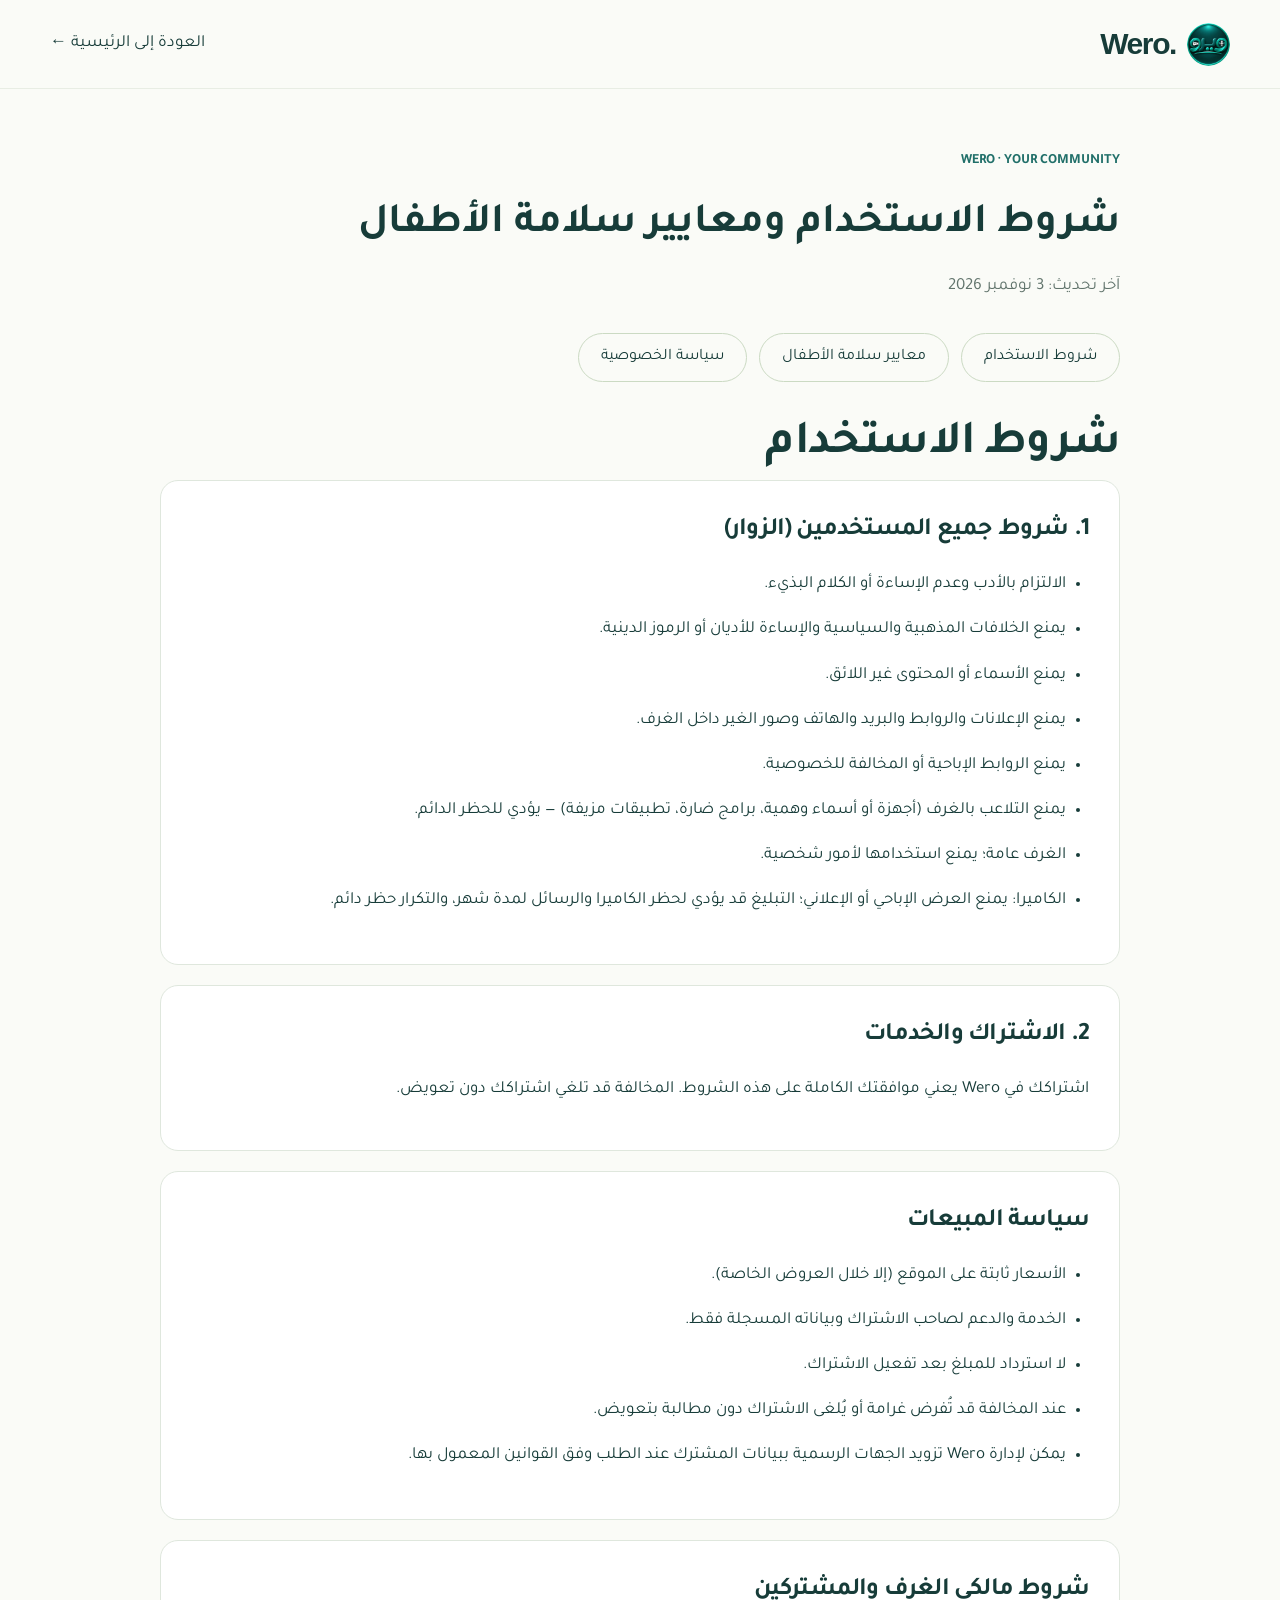
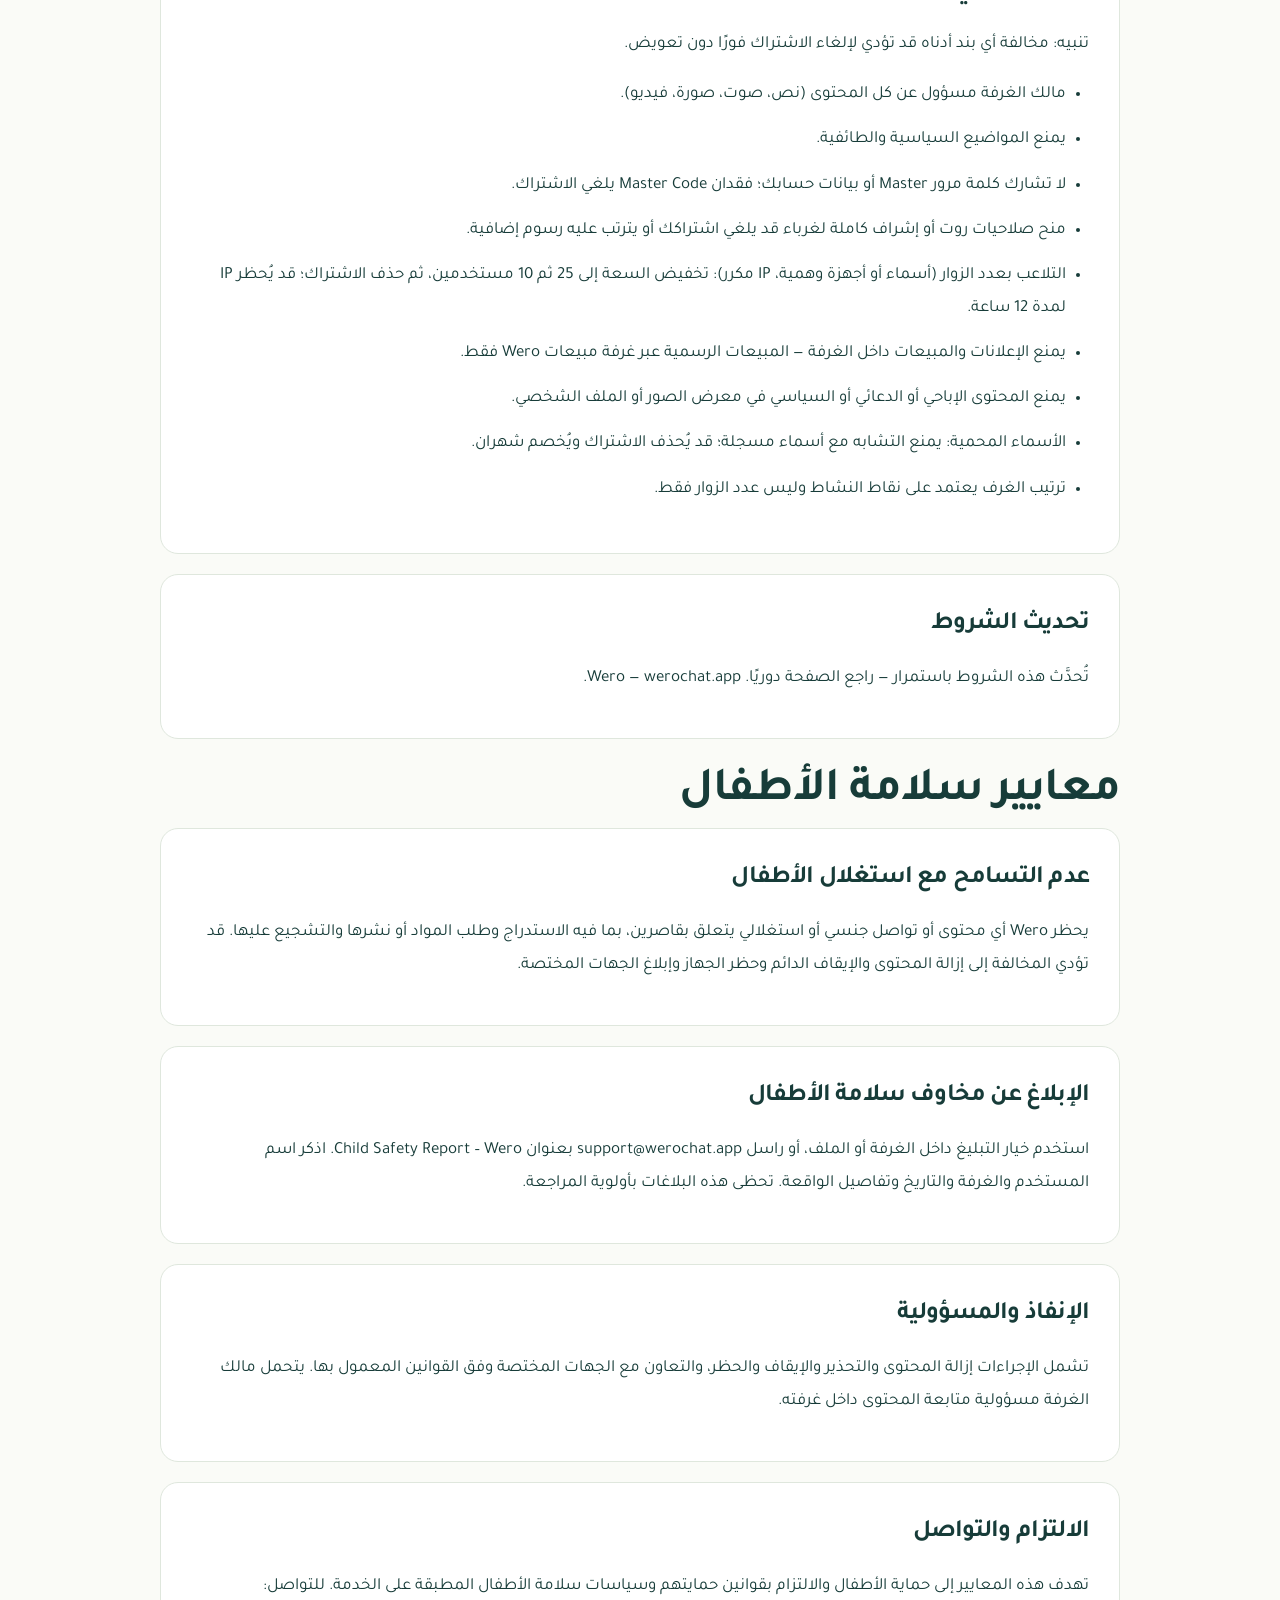
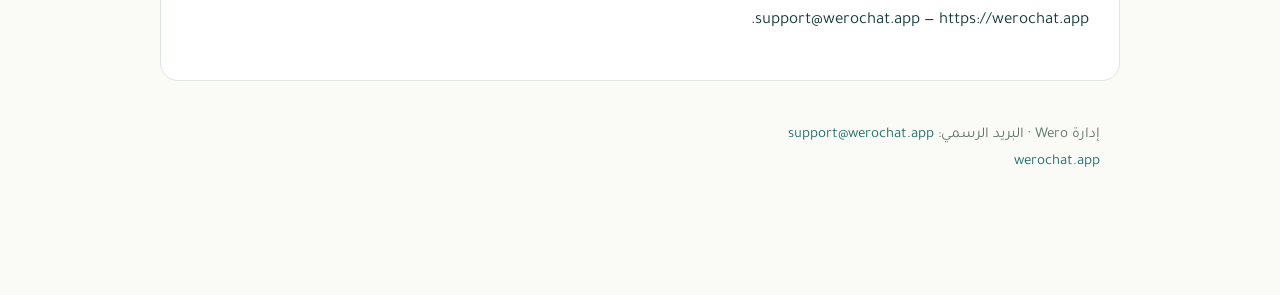
==== commit ab426b10: "Separate Wero terms and child safety from privacy" ====
--- a/conditions/index.html
+++ b/conditions/index.html
@@ -1 +1 @@
-<!doctype html><html lang="ar" dir="rtl"><head><meta charset="utf-8"><meta name="viewport" content="width=device-width,initial-scale=1"><meta name="theme-color" content="#206F69"><title>الشروط والأحكام ومعايير سلامة الأطفال | Wero</title><link rel="canonical" href="https://werochat.app/conditions/"><link rel="icon" href="/assets/wero-icon.png"><link rel="stylesheet" href="/site.css?v=b07288cc4de4"><script defer src="/policy.js?v=57990f8a2e68"></script></head><body><header><nav class="wrap nav"><a class="brand" href="/"><img src="/assets/wero-icon.png" width="43" height="43" alt=""><span dir="ltr">Wero.</span></a><a href="/">العودة إلى الرئيسية ←</a></nav></header><main class="wrap policy-main"><p class="eyebrow green">WERO · OUR COMMUNITY</p><h1>الشروط والأحكام<br>ومعايير سلامة الأطفال</h1><p>Wero — دردشة صوتية · <span id="policy-updated"></span></p><nav class="policy-tabs" aria-label="محتوى السياسات"><a href="#safety" id="policy-safety">معايير سلامة الأطفال</a><a href="#terms" id="policy-terms">الشروط والأحكام</a></nav><div id="policy-content" aria-live="polite">جارٍ تحميل المحتوى…</div><div class="policy-contact">البريد الرسمي: <a href="mailto:support@werochat.app">support@werochat.app</a><br>الموقع: <a href="https://werochat.app">werochat.app</a></div></main></body></html>
+<!doctype html><html lang="ar" dir="rtl"><head><meta charset="utf-8"><meta name="viewport" content="width=device-width,initial-scale=1"><meta name="theme-color" content="#206F69"><title>شروط الاستخدام ومعايير سلامة الأطفال | Wero</title><meta name="description" content="شروط Wero وسلامة الأطفال وخصوصية بيانات مستخدمي الدردشة الصوتية والمرئية."><link rel="canonical" href="https://werochat.app/conditions/"><link rel="icon" href="/assets/wero-icon.png"><link rel="stylesheet" href="/site.css?v=privacy1103"><link rel="stylesheet" href="/legal.css?v=1"></head><body><header><nav class="wrap nav"><a class="brand" href="/"><img src="/assets/wero-icon.png" width="43" height="43" alt=""><span dir="ltr">Wero.</span></a><a href="/">العودة إلى الرئيسية ←</a></nav></header><main class="wrap policy-main"><p class="eyebrow green">WERO · YOUR COMMUNITY</p><h1>شروط الاستخدام ومعايير سلامة الأطفال</h1><p>آخر تحديث: 3 نوفمبر 2026</p><nav class="policy-tabs" aria-label="الصفحات القانونية"><a href="/conditions/#terms">شروط الاستخدام</a><a href="/conditions/#safety">معايير سلامة الأطفال</a><a href="/privacy/">سياسة الخصوصية</a></nav><div id="terms"><h2>شروط الاستخدام</h2><section class="policy-card"><h2>1. شروط جميع المستخدمين (الزوار)</h2><ul><li>الالتزام بالأدب وعدم الإساءة أو الكلام البذيء.</li><li>يمنع الخلافات المذهبية والسياسية والإساءة للأديان أو الرموز الدينية.</li><li>يمنع الأسماء أو المحتوى غير اللائق.</li><li>يمنع الإعلانات والروابط والبريد والهاتف وصور الغير داخل الغرف.</li><li>يمنع الروابط الإباحية أو المخالفة للخصوصية.</li><li>يمنع التلاعب بالغرف (أجهزة أو أسماء وهمية، برامج ضارة، تطبيقات مزيفة) — يؤدي للحظر الدائم.</li><li>الغرف عامة؛ يمنع استخدامها لأمور شخصية.</li><li>الكاميرا: يمنع العرض الإباحي أو الإعلاني؛ التبليغ قد يؤدي لحظر الكاميرا والرسائل لمدة شهر، والتكرار حظر دائم.</li></ul></section><section class="policy-card"><h2>2. الاشتراك والخدمات</h2><p>اشتراكك في Wero يعني موافقتك الكاملة على هذه الشروط. المخالفة قد تلغي اشتراكك دون تعويض.</p></section><section class="policy-card"><h2>سياسة المبيعات</h2><ul><li>الأسعار ثابتة على الموقع (إلا خلال العروض الخاصة).</li><li>الخدمة والدعم لصاحب الاشتراك وبياناته المسجلة فقط.</li><li>لا استرداد للمبلغ بعد تفعيل الاشتراك.</li><li>عند المخالفة قد تُفرض غرامة أو يُلغى الاشتراك دون مطالبة بتعويض.</li><li>يمكن لإدارة Wero تزويد الجهات الرسمية ببيانات المشترك عند الطلب وفق القوانين المعمول بها.</li></ul></section><section class="policy-card"><h2>شروط مالكي الغرف والمشتركين</h2><p>تنبيه: مخالفة أي بند أدناه قد تؤدي لإلغاء الاشتراك فورًا دون تعويض.</p><ul><li>مالك الغرفة مسؤول عن كل المحتوى (نص، صوت، صورة، فيديو).</li><li>يمنع المواضيع السياسية والطائفية.</li><li>لا تشارك كلمة مرور Master أو بيانات حسابك؛ فقدان Master Code يلغي الاشتراك.</li><li>منح صلاحيات روت أو إشراف كاملة لغرباء قد يلغي اشتراكك أو يترتب عليه رسوم إضافية.</li><li>التلاعب بعدد الزوار (أسماء أو أجهزة وهمية، IP مكرر): تخفيض السعة إلى 25 ثم 10 مستخدمين، ثم حذف الاشتراك؛ قد يُحظر IP لمدة 12 ساعة.</li><li>يمنع الإعلانات والمبيعات داخل الغرفة — المبيعات الرسمية عبر غرفة مبيعات Wero فقط.</li><li>يمنع المحتوى الإباحي أو الدعائي أو السياسي في معرض الصور أو الملف الشخصي.</li><li>الأسماء المحمية: يمنع التشابه مع أسماء مسجلة؛ قد يُحذف الاشتراك ويُخصم شهران.</li><li>ترتيب الغرف يعتمد على نقاط النشاط وليس عدد الزوار فقط.</li></ul></section><section class="policy-card"><h2>تحديث الشروط</h2><p>تُحدَّث هذه الشروط باستمرار — راجع الصفحة دوريًا. Wero — werochat.app.</p></section></div><div id="safety"><h2>معايير سلامة الأطفال</h2><section class="policy-card"><h2>عدم التسامح مع استغلال الأطفال</h2><p>يحظر Wero أي محتوى أو تواصل جنسي أو استغلالي يتعلق بقاصرين، بما فيه الاستدراج وطلب المواد أو نشرها والتشجيع عليها. قد تؤدي المخالفة إلى إزالة المحتوى والإيقاف الدائم وحظر الجهاز وإبلاغ الجهات المختصة.</p></section><section class="policy-card"><h2>الإبلاغ عن مخاوف سلامة الأطفال</h2><p>استخدم خيار التبليغ داخل الغرفة أو الملف، أو راسل support@werochat.app بعنوان Child Safety Report – Wero. اذكر اسم المستخدم والغرفة والتاريخ وتفاصيل الواقعة. تحظى هذه البلاغات بأولوية المراجعة.</p></section><section class="policy-card"><h2>الإنفاذ والمسؤولية</h2><p>تشمل الإجراءات إزالة المحتوى والتحذير والإيقاف والحظر، والتعاون مع الجهات المختصة وفق القوانين المعمول بها. يتحمل مالك الغرفة مسؤولية متابعة المحتوى داخل غرفته.</p></section><section class="policy-card"><h2>الالتزام والتواصل</h2><p>تهدف هذه المعايير إلى حماية الأطفال والالتزام بقوانين حمايتهم وسياسات سلامة الأطفال المطبقة على الخدمة. للتواصل: support@werochat.app — https://werochat.app.</p></section></div><div class="policy-contact">إدارة Wero · البريد الرسمي: <a href="mailto:support@werochat.app">support@werochat.app</a><br><a href="/">werochat.app</a></div></main></body></html>
--- a/site.css
+++ b/site.css
@@ -1,17 +1,23 @@
-@charset "UTF-8";
-@font-face{font-family:Tajawal;src:url('/assets/Tajawal-Regular.ttf') format('truetype');font-style:normal;font-weight:400;font-display:swap}
-@font-face{font-family:Tajawal;src:url('/assets/Tajawal-Medium.ttf') format('truetype');font-style:normal;font-weight:500;font-display:swap}
-@font-face{font-family:Tajawal;src:url('/assets/Tajawal-Bold.ttf') format('truetype');font-style:normal;font-weight:700 900;font-display:swap}
-:root{--green:#206f69;--deep:#103f3c;--ink:#173c39;--muted:#61746c;--paper:#fafbf7;--sage:#edf3ea;--line:#dfe7dd;--mint:#cce9d6;--gold:#c6a773;color-scheme:light;font-family:Tajawal,"Segoe UI",Arial,sans-serif;color:var(--ink);background:var(--paper)}
-*{box-sizing:border-box}html{scroll-behavior:smooth;scroll-padding-top:100px}body{margin:0;font-size:17px;line-height:1.8}h1,h2,h3,p{margin:0}a{color:inherit;text-decoration:none}button,input,select{font:inherit}button{cursor:pointer}img{display:block;max-width:100%}svg{fill:none;stroke:currentColor;stroke-width:1.6;stroke-linecap:round;stroke-linejoin:round}button:disabled{cursor:default}a,button{-webkit-tap-highlight-color:transparent}:focus-visible{outline:3px solid #7bac9e;outline-offset:5px}.wrap{width:min(1180px,calc(100% - 96px));margin-inline:auto}.skip{position:fixed;top:-120px;right:20px;padding:12px 20px;background:white;z-index:100}.skip:focus{top:12px}.section{padding-block:110px}.eyebrow{display:flex;align-items:center;gap:10px;font-size:14px;font-weight:700;color:var(--green);margin-bottom:20px}.live-dot{width:7px;height:7px;display:inline-block;border-radius:50%;background:var(--green);box-shadow:0 0 0 5px #206f6910}h2{font-size:clamp(32px,3.7vw,48px);line-height:1.45;letter-spacing:-.8px}h2 span{color:var(--green)}h3{font-size:23px;line-height:1.5}.button{display:inline-flex;align-items:center;justify-content:space-between;gap:35px;background:var(--green);color:white;border:1px solid transparent;border-radius:100px;min-height:54px;padding:11px 28px;font-size:17px;font-weight:700;transition:background .2s,transform .2s}.button:hover{background:#185952;transform:translateY(-2px)}.button>span{font:24px "Segoe UI",sans-serif}.text-link{display:inline-flex;align-items:center;gap:20px;font-weight:700;font-size:16px}.text-link span{font:22px "Segoe UI",sans-serif}
-header{position:sticky;top:0;z-index:20;background:#fafbf7f2;backdrop-filter:blur(16px);border-bottom:1px solid #e8ede4}.nav{display:flex;align-items:center;justify-content:space-between;gap:26px;min-height:88px}.brand{display:inline-flex;align-items:center;gap:11px;font:700 30px "Segoe UI",Arial,sans-serif;letter-spacing:-1.4px;flex-shrink:0}.brand img{border-radius:50%;object-fit:cover}.brand-dot{color:var(--green)}#nav-links{display:flex;align-items:center;gap:28px;font-size:15px;font-weight:500;color:#4f645a}#nav-links a:hover{color:var(--green)}.nav-download{min-height:45px;padding:8px 21px;font-size:14px;white-space:nowrap}.nav-download>span{font-size:21px}#nav-toggle{display:none;border:0;background:none;width:44px;height:44px;flex-direction:column;align-items:center;justify-content:center;gap:6px}#nav-toggle span{width:21px;height:2px;border-radius:3px;background:var(--ink)}
-.hero{position:relative;overflow:hidden;background:radial-gradient(ellipse at 4% 38%,#e9f0e3 0,transparent 52%)}.hero-grid{display:grid;grid-template-columns:1fr 1fr;gap:70px;align-items:center;min-height:660px;padding-block:60px 70px}.hero h1{font-size:clamp(44px,5.1vw,67px);line-height:1.38;letter-spacing:-1.8px;font-weight:700}.hero h1 span{color:var(--green)}.hero-description{color:var(--muted);font-size:19px;line-height:1.9;margin-top:23px}.hero-actions{display:flex;align-items:center;gap:30px;margin-top:32px}.hero-platforms{display:flex;align-items:center;gap:24px;margin-top:30px;font-size:14px;font-weight:500;color:#64796d}.hero-platforms>span{display:flex;gap:8px;align-items:center}.hero-platforms svg{width:18px;height:18px}.hero-platforms small{font-size:11px;background:#e8eee2;color:#6c7e65;padding:1px 7px;border-radius:6px;white-space:nowrap}.hero-visual{position:relative;min-width:0;padding:38px 4px}.visual-backdrop{position:absolute;inset:10px -20px 34px;border-radius:48% 52% 42% 58%;background:#e1ebd9;transform:rotate(12deg)}.room-preview{position:relative;border:1px solid #d4e3da;border-radius:24px;background:white;box-shadow:0 24px 70px #2c544514;transform:rotate(-3deg);overflow:hidden}.preview-bar{display:flex;align-items:center;justify-content:space-between;gap:12px;padding:17px 23px;border-bottom:1px solid #eaf0e9;font-size:13px;color:#61725a}.preview-brand{font:700 18px "Segoe UI",sans-serif;color:var(--green);letter-spacing:-1px}.preview-room{display:flex;align-items:center;gap:8px}.preview-room i{width:5px;height:5px;background:#78a77b;border-radius:50%}.preview-menu{letter-spacing:2px}.preview-stage{text-align:center;padding:28px 20px 17px;background:linear-gradient(#f4f8ef,#fff)}.logo-halo{width:168px;height:168px;margin:auto;display:grid;place-items:center;background:#e8f1e4;border-radius:50%}.logo-halo img{width:138px;height:138px;border-radius:50%;box-shadow:0 10px 24px #103f3c25}.sound-line{height:40px;display:flex;align-items:center;justify-content:center;gap:5px;margin:22px auto 8px;color:var(--green)}.sound-line i{display:block;width:4px;height:14px;border-radius:5px;background:currentColor;opacity:.65;animation:breathe 2.6s ease-in-out infinite alternate}.sound-line i:nth-child(3n){height:31px;animation-delay:-.7s}.sound-line i:nth-child(4n){height:22px;animation-delay:-1.8s}.sound-line i:nth-child(5n){height:38px;animation-delay:-1.1s}.preview-stage p{font-size:15px;color:#5b735f}.preview-bottom{display:flex;gap:14px;align-items:center;padding:16px 22px 23px}.demo-bubble{display:flex;justify-content:space-between;align-items:center;flex:1;background:#f3f6ee;border:1px solid #e7edde;border-radius:13px;padding:8px 16px;color:#586e56;font-size:14px}.demo-bubble span{color:#a4b28d}.mic-circle{width:43px;height:43px;border-radius:50%;background:var(--green);color:white;display:grid;place-items:center}.mic-circle svg{width:21px;height:21px;stroke-width:1.7}.visual-caption{position:relative;display:flex;justify-content:center;align-items:center;gap:10px;font-size:12px;color:#5f7256;margin-top:27px}.caption-line{width:26px;height:1px;background:#a1b48d}.platform-ribbon{border-block:1px solid var(--line);background:#f0f4eb}.ribbon-inner{display:flex;justify-content:space-between;align-items:center;gap:30px;padding-block:23px}.ribbon-inner p{font-size:17px;color:#576e50}.ribbon-inner strong{color:var(--ink);font-weight:500}.ribbon-inner>div{display:flex;gap:38px;align-items:center;font:500 15px "Segoe UI",Tajawal,sans-serif}.ribbon-inner>div>span{display:flex;align-items:center;gap:10px}.ribbon-inner b{font:500 11px Tajawal,sans-serif;color:var(--green);padding:1px 7px;border-radius:5px;background:#dfebda}.ribbon-inner b.muted-badge{background:#e7eadf;color:#7f8b73}
-.experience-grid{display:grid;grid-template-columns:.9fr 1.2fr;gap:90px;align-items:start}.section-heading>p:not(.eyebrow){color:var(--muted);font-size:18px;line-height:1.9;margin-top:20px}.section-heading .text-link{margin-top:29px;color:var(--green)}.feature-list article{display:grid;grid-template-columns:32px 1fr 40px;gap:21px;padding:26px 0;border-bottom:1px solid var(--line);align-items:start}.feature-list article:first-child{padding-top:4px}.feature-list article:last-child{border-bottom:0}.feature-number{font:13px "Segoe UI",sans-serif;color:#66745f;padding-top:7px}.feature-list p{font-size:16px;color:var(--muted);line-height:1.9;margin-top:8px;max-width:390px}.feature-glyph{font:30px "Segoe UI",sans-serif;color:#7b9c79;text-align:center;padding-top:2px}
-.download-section{background:#eef3e9;border-block:1px solid #e4eadc;padding:90px 0}.download-heading{display:flex;align-items:flex-end;justify-content:space-between;gap:40px;margin-bottom:38px}.download-heading>p{color:var(--muted);font-size:16px;line-height:1.9}.mobile-break{display:none}.download-grid{display:grid;grid-template-columns:1.14fr 1fr;gap:22px;align-items:stretch}.android-panel{background:#fff;border:1px solid #dce7d7;border-radius:24px;padding:32px;min-width:0}.os-heading{display:flex;gap:16px;align-items:center;position:relative}.os-heading>div:not(.os-icon){min-width:0}.os-heading h3{font-size:24px}.os-heading p{font-size:14px;color:var(--muted);margin-top:2px}.os-icon{width:50px;height:50px;flex-shrink:0;display:grid;place-items:center;border-radius:14px;background:#e5eee0;color:var(--green)}.os-icon svg{width:25px;height:25px;stroke-width:1.6}.android-icon{background:#dcecd7}.android-icon svg{width:29px;height:29px}.available-tag,.coming-tag{margin-inline-start:auto;white-space:nowrap;font-size:11px;font-weight:500;padding:4px 9px;border-radius:7px;background:#e6f2e1;color:#4c7b4a}.coming-tag{background:#e7ebe2;color:#7a8770}.android-description{font-size:16px;margin:29px 0 17px;color:var(--muted)}.apk-download{display:flex;justify-content:space-between;align-items:center;gap:16px;font-weight:500;font-size:17px}.apk-download>span:first-child{min-width:0}.apk-download small{display:block;font-size:12px;font-weight:400;color:#61725a;margin-top:2px;line-height:1.7}.apk-download>span:last-child{font:24px "Segoe UI",sans-serif}.apk-download.main-download{background:var(--green);color:#fff;border-radius:14px;padding:15px 21px;min-height:84px;font-size:20px;font-weight:700;transition:background .2s}.main-download small{color:#bfd8c9;font-size:12px;margin-top:3px}.main-download:hover{background:#195b55}.download-arrow{width:36px;height:36px;display:grid;place-items:center;background:#ffffff15;border-radius:50%}.alternative-downloads{margin-top:13px}.alternative-downloads .apk-download{padding:15px 4px;border-bottom:1px solid #e9eee3;font-size:15px}.alternative-downloads .apk-download:last-child{border-bottom:0}.alternative-downloads b{font-weight:700;color:var(--green);margin-inline-start:4px}.alternative-downloads .apk-download:hover{color:var(--green)}.android-foot{display:flex;justify-content:space-between;align-items:center;gap:10px;margin-top:15px;padding-top:17px;border-top:1px solid #e9eee3;font-size:12px;color:#61725a}.android-foot a{color:var(--green);font-weight:500}.other-platforms{display:grid;gap:20px;min-width:0}.platform-panel{background:#fafcf7;border:1px solid #dae5d3;border-radius:24px;padding:28px}.platform-panel .os-heading h3{font-size:22px}.platform-spec{font:13px "Segoe UI",Tajawal,sans-serif;color:#5f7256;display:flex;flex-wrap:wrap;gap:9px 18px;margin:19px 0 20px}.platform-spec span{font:13px Tajawal,sans-serif}.platform-download{display:flex;justify-content:space-between;align-items:center;gap:20px;min-height:50px;border:1px solid #b6cdb2;border-radius:11px;padding:8px 18px;color:var(--green);font-weight:700;font-size:16px;transition:background .2s}.platform-download:hover{background:#e5efdf}.platform-download>span{font:24px "Segoe UI",sans-serif}.iphone-panel{padding-block:25px;background:#f3f6ee}.iphone-icon{background:#e4e9dd;color:#728768}.iphone-panel button{margin-top:24px;display:flex;justify-content:space-between;align-items:center;gap:15px;width:100%;min-height:47px;border:1px dashed #c4d0bb;background:#edf1e6;border-radius:10px;padding:8px 17px;color:#8a9780;font-weight:500;font-size:15px}.iphone-panel button>span{font-size:11px}.download-note{display:flex;justify-content:center;align-items:center;gap:9px;flex-wrap:wrap;text-align:center;font-size:13px;line-height:1.8;margin-top:24px;color:#61725a}.download-note a{color:var(--green);font-weight:500}
-.faq-section{display:grid;grid-template-columns:.8fr 1.2fr;gap:95px}.faq details{border-bottom:1px solid var(--line);padding:19px 0}.faq details:first-child{padding-top:5px}.faq summary{cursor:pointer;list-style:none;display:flex;align-items:center;justify-content:space-between;gap:20px;font-size:18px;font-weight:500}.faq summary::-webkit-details-marker{display:none}.faq summary::after{content:'+';font:22px "Segoe UI",sans-serif;color:#889e80}.faq details[open] summary::after{content:'−'}.faq details p{color:var(--muted);font-size:15px;line-height:2;margin-top:15px;padding-inline-end:20px}.faq a{color:var(--green);text-decoration:underline;text-underline-offset:4px}.support-section{padding:75px 0;background:var(--deep);color:#f0f5e9}.support-inner{display:grid;grid-template-columns:1fr 1.15fr;align-items:center;gap:100px}.support-section .eyebrow{color:#9abca7}.support-section h2{font-size:45px}.support-section h2 span{color:#b3d4b7}.support-section p:not(.eyebrow){font-size:16px;color:#a5bcb0;margin-top:16px}.support-links{display:grid}.support-links a{display:flex;align-items:center;justify-content:space-between;gap:25px;border-bottom:1px solid #eaf4e324;padding:18px 0}.support-links a:first-child{padding-top:0}.support-links a:last-child{border-bottom:0}.support-links small{display:block;font-size:12px;color:#9ab4a5;line-height:1.5;margin-bottom:3px}.support-links strong{font-size:20px;font-weight:500}.support-links a>span:last-child{font:26px "Segoe UI",sans-serif;color:#c1dab7}.support-links a:hover strong{color:#c1dab7}footer{padding:35px 0 22px;background:#f6f8f1}.footer-main{display:flex;align-items:center;justify-content:space-between;gap:25px;padding-bottom:26px}.footer-main p{font-size:15px;color:#61725a}.footer-main>a:last-child{font-size:14px;color:#526f47}.footer-bottom{border-top:1px solid var(--line);padding-top:21px;display:flex;align-items:center;justify-content:space-between;gap:25px;font-size:12px;color:#61725a}.footer-bottom>div{display:flex;gap:25px;flex-wrap:wrap}.footer-bottom a:hover{color:var(--green)}
-.policy-main{padding-block:60px 100px;max-width:960px}.policy-main h1{font-size:42px;line-height:1.5}.policy-main>p:not(.eyebrow){color:var(--muted);margin-top:15px}.policy-tabs{display:flex;gap:12px;flex-wrap:wrap;margin:30px 0}.policy-tabs a{border:1px solid #cbdac3;border-radius:100px;padding:9px 22px;font-size:16px}.policy-tabs a[aria-current=true]{background:var(--green);border-color:var(--green);color:white}.policy-card{border:1px solid var(--line);border-radius:18px;background:white;padding:30px;margin-bottom:20px}.policy-card h2{font-size:25px;line-height:1.6;margin-bottom:17px}.policy-card p{margin-bottom:13px}.policy-card li{margin-bottom:12px}.policy-card ul{padding-inline-start:23px}.policy-contact{padding:20px;color:var(--muted);font-size:15px}.policy-contact a{color:var(--green);overflow-wrap:anywhere}@keyframes breathe{to{transform:scaleY(.6);opacity:.35}}
-@media(min-width:1500px){.hero-grid{min-height:710px}.hero-description{font-size:20px}}
-@media(max-width:1050px){.wrap{width:calc(100% - 64px)}#nav-links{gap:20px;font-size:14px}.nav{gap:20px}.hero-grid{gap:40px;min-height:600px}.hero h1{font-size:51px}.hero-description{font-size:17px}.hero-visual{padding-inline:0}.preview-bar{padding-inline:17px}.experience-grid,.faq-section{gap:60px}.support-inner{gap:60px}.android-panel{padding:26px}.platform-panel{padding:24px}.available-tag{display:none}.ribbon-inner>div{gap:25px}}
-@media(max-width:760px){.wrap{width:calc(100% - 40px)}.nav{min-height:74px;gap:16px}.brand{font-size:27px;gap:9px}.brand img{width:38px;height:38px}.nav-download{margin-inline-start:auto;font-size:13px;min-height:42px;padding:8px 17px;gap:15px}#nav-toggle{display:flex;order:3;flex-shrink:0}#nav-links{position:absolute;top:74px;inset-inline:0;display:none;flex-direction:column;align-items:stretch;gap:0;background:#fafbf7;border-bottom:1px solid var(--line);padding:12px 24px;box-shadow:0 14px 20px #284e3d08;font-size:16px}#nav-links.open{display:flex}#nav-links a{padding:12px 0}.hero-grid{grid-template-columns:1fr;gap:24px;padding-block:47px 35px;min-height:0}.hero-copy{max-width:560px}.eyebrow{font-size:12px;margin-bottom:18px}.hero h1{font-size:clamp(40px,8vw,57px);letter-spacing:-1.1px;line-height:1.37}.hero-description{font-size:17px;line-height:1.9;margin-top:19px}.hero-actions{gap:25px;margin-top:25px}.hero-actions .button{min-height:51px;padding:11px 24px;gap:27px}.text-link{font-size:15px;gap:15px}.hero-platforms{gap:23px;font-size:13px;margin-top:25px}.hero-visual{max-width:400px;width:100%;margin:0 auto;padding:28px 10px 4px}.visual-backdrop{inset:7px 0 26px}.preview-bar{padding:13px 17px;font-size:12px}.preview-stage{padding:21px 18px 10px}.logo-halo{width:138px;height:138px}.logo-halo img{width:116px;height:116px}.sound-line{margin-top:15px;height:33px;gap:4px}.sound-line i{width:3px}.sound-line i:nth-child(5n){height:32px}.preview-stage p{font-size:13px}.preview-bottom{padding:14px 17px 17px}.mic-circle{width:37px;height:37px}.demo-bubble{font-size:12px;padding:6px 12px}.visual-caption{margin-top:20px;font-size:11px}.ribbon-inner{flex-direction:column;align-items:center;gap:13px;padding-block:22px;text-align:center}.ribbon-inner p{font-size:16px}.ribbon-inner>div{gap:23px;font-size:13px}.ribbon-inner>div>span{gap:6px}.ribbon-inner b{font-size:10px;padding-inline:6px}.section{padding-block:65px}.experience-grid,.faq-section{grid-template-columns:1fr;gap:35px}h2{font-size:34px;letter-spacing:-.5px;line-height:1.45}.section-heading>p:not(.eyebrow){font-size:17px;margin-top:16px}.section-heading .text-link{margin-top:21px}.feature-list article{grid-template-columns:26px 1fr 28px;gap:14px;padding:22px 0}.feature-list h3{font-size:22px}.feature-list p{font-size:15px;line-height:1.9;margin-top:7px}.feature-glyph{font-size:27px}.feature-number{font-size:12px}.download-section{padding:60px 0}.download-heading{flex-direction:column;align-items:flex-start;gap:17px;margin-bottom:25px}.download-heading>p{font-size:15px;line-height:1.8}.download-heading .eyebrow{margin-bottom:13px}.mobile-break{display:block}.download-grid{grid-template-columns:1fr;gap:17px}.android-panel{border-radius:20px;padding:23px}.os-heading{gap:12px}.os-heading h3{font-size:23px}.os-heading p{font-size:13px}.os-icon{width:45px;height:45px;border-radius:12px}.os-icon svg{width:23px;height:23px}.android-description{font-size:15px;margin:24px 0 16px}.apk-download.main-download{padding:14px 17px;font-size:19px;min-height:79px}.main-download small{font-size:11px}.alternative-downloads .apk-download{padding:15px 0;font-size:14px;gap:12px}.apk-download small{font-size:11px}.alternative-downloads b{display:block;margin-inline-start:0}.android-foot{font-size:11px;padding-top:15px}.other-platforms{gap:17px}.platform-panel{border-radius:20px;padding:23px}.platform-panel .os-heading h3{font-size:22px}.platform-spec{font-size:12px;gap:7px 14px}.platform-spec span{font-size:12px}.platform-download{min-height:48px;font-size:15px}.iphone-panel button{margin-top:19px}.coming-tag{font-size:10px;padding:3px 8px}.download-note{font-size:12px;line-height:1.9;margin-top:20px;text-align:right;justify-content:flex-start}.faq-section{gap:28px}.faq summary{font-size:17px;line-height:1.7;gap:15px}.faq details{padding:17px 0}.faq details p{font-size:14px;padding-inline-end:12px}.support-section{padding:55px 0}.support-inner{grid-template-columns:1fr;gap:35px}.support-section h2{font-size:36px}.support-section p:not(.eyebrow){font-size:15px}.support-links strong{font-size:19px}.support-links a{padding-block:17px}.support-links small{font-size:11px}.footer-main{flex-wrap:wrap;gap:18px;padding-bottom:22px}.footer-main p{font-size:13px;order:3;width:100%}.footer-main>a:last-child{font-size:13px}.footer-bottom{flex-direction:column;align-items:flex-start;gap:15px;font-size:11px}.footer-bottom>div{gap:22px}.policy-main{padding-block:40px 65px}.policy-main h1{font-size:29px}.policy-tabs{gap:9px;margin:24px 0}.policy-tabs a{padding:8px 14px;font-size:14px}.policy-card{padding:22px}.policy-card h2{font-size:23px}.policy-card p,.policy-card li{font-size:16px}.policy-main .eyebrow{font-size:11px}}
-@media(max-width:360px){.wrap{width:calc(100% - 32px)}.nav{gap:10px}.nav-download{padding-inline:13px;gap:12px}.brand{font-size:24px;gap:7px}.brand img{width:33px;height:33px}#nav-toggle{width:33px}.hero h1{font-size:39px}.hero-description{font-size:16px}.hero-platforms{gap:18px;font-size:12px}.hero-actions{gap:22px}.hero-actions .button{padding-inline:23px;gap:24px}.hero-visual{padding-inline:8px}.ribbon-inner>div{gap:17px;font-size:12px}.ribbon-inner b{font-size:9px;padding-inline:5px}.android-panel,.platform-panel{padding:20px}.os-heading h3{font-size:21px}.os-heading p{font-size:12px}.os-heading{gap:11px}.os-icon{width:41px;height:41px}.platform-panel .os-heading h3{font-size:21px}.coming-tag{padding-inline:6px}.support-links strong{font-size:18px}}
-@media(prefers-reduced-motion:reduce){html{scroll-behavior:auto}*,*::before,*::after{animation:none!important;transition:none!important}}
+@charset "UTF-8";
+@font-face{font-family:Tajawal;src:url('/assets/Tajawal-Regular.ttf') format('truetype');font-style:normal;font-weight:400;font-display:swap}
+@font-face{font-family:Tajawal;src:url('/assets/Tajawal-Medium.ttf') format('truetype');font-style:normal;font-weight:500;font-display:swap}
+@font-face{font-family:Tajawal;src:url('/assets/Tajawal-Bold.ttf') format('truetype');font-style:normal;font-weight:700 900;font-display:swap}
+:root{--green:#206f69;--deep:#103f3c;--ink:#173c39;--muted:#61746c;--paper:#fafbf7;--sage:#edf3ea;--line:#dfe7dd;--mint:#cce9d6;--gold:#c6a773;color-scheme:light;font-family:Tajawal,"Segoe UI",Arial,sans-serif;color:var(--ink);background:var(--paper)}
+*{box-sizing:border-box}html{scroll-behavior:smooth;scroll-padding-top:100px}body{margin:0;font-size:17px;line-height:1.8}h1,h2,h3,p{margin:0}a{color:inherit;text-decoration:none}button,input,select{font:inherit}button{cursor:pointer}img{display:block;max-width:100%}svg{fill:none;stroke:currentColor;stroke-width:1.6;stroke-linecap:round;stroke-linejoin:round}button:disabled{cursor:default}a,button{-webkit-tap-highlight-color:transparent}:focus-visible{outline:3px solid #7bac9e;outline-offset:5px}.wrap{width:min(1180px,calc(100% - 96px));margin-inline:auto}.skip{position:fixed;top:-120px;right:20px;padding:12px 20px;background:white;z-index:100}.skip:focus{top:12px}.section{padding-block:110px}.eyebrow{display:flex;align-items:center;gap:10px;font-size:14px;font-weight:700;color:var(--green);margin-bottom:20px}.live-dot{width:7px;height:7px;display:inline-block;border-radius:50%;background:var(--green);box-shadow:0 0 0 5px #206f6910}h2{font-size:clamp(32px,3.7vw,48px);line-height:1.45;letter-spacing:-.8px}h2 span{color:var(--green)}h3{font-size:23px;line-height:1.5}.button{white-space:nowrap;flex-shrink:0;display:inline-flex;align-items:center;justify-content:space-between;gap:35px;background:var(--green);color:white;border:1px solid transparent;border-radius:100px;min-height:54px;padding:11px 28px;font-size:17px;font-weight:700;transition:background .2s,transform .2s}.button:hover{background:#185952;transform:translateY(-2px)}.button>span{font:24px "Segoe UI",sans-serif}.text-link{display:inline-flex;align-items:center;gap:20px;font-weight:700;font-size:16px}.text-link span{font:22px "Segoe UI",sans-serif}
+header{position:sticky;top:0;z-index:20;background:#fafbf7f2;backdrop-filter:blur(16px);border-bottom:1px solid #e8ede4}.nav{display:flex;align-items:center;justify-content:space-between;gap:26px;min-height:88px}.brand{display:inline-flex;align-items:center;gap:11px;font:700 30px "Segoe UI",Arial,sans-serif;letter-spacing:-1.4px;flex-shrink:0}.brand img{border-radius:50%;object-fit:cover}.brand-dot{color:var(--green)}#nav-links{display:flex;align-items:center;gap:28px;font-size:15px;font-weight:500;color:#4f645a}#nav-links a:hover{color:var(--green)}.nav-download{min-height:45px;padding:8px 21px;font-size:14px;white-space:nowrap}.nav-download>span{font-size:21px}#nav-toggle{display:none;border:0;background:none;width:44px;height:44px;flex-direction:column;align-items:center;justify-content:center;gap:6px}#nav-toggle span{width:21px;height:2px;border-radius:3px;background:var(--ink)}
+.hero{position:relative;overflow:hidden;background:radial-gradient(ellipse at 4% 38%,#e9f0e3 0,transparent 52%)}.hero-grid{display:grid;grid-template-columns:1fr 1fr;gap:70px;align-items:center;min-height:660px;padding-block:60px 70px}.hero h1{font-size:clamp(44px,5.1vw,67px);line-height:1.38;letter-spacing:-1.8px;font-weight:700}.hero h1 span{color:var(--green)}.hero-description{color:var(--muted);font-size:19px;line-height:1.9;margin-top:23px}.hero-actions{display:flex;align-items:center;flex-wrap:wrap;gap:30px;margin-top:32px}.hero-platforms{display:flex;align-items:center;gap:24px;margin-top:30px;font-size:14px;font-weight:500;color:#64796d}.hero-platforms>span{display:flex;gap:8px;align-items:center}.hero-platforms svg{width:18px;height:18px}.hero-platforms small{font-size:11px;background:#e8eee2;color:#6c7e65;padding:1px 7px;border-radius:6px;white-space:nowrap}.hero-visual{position:relative;min-width:0;padding:38px 4px}.visual-backdrop{position:absolute;inset:10px -20px 34px;border-radius:48% 52% 42% 58%;background:#e1ebd9;transform:rotate(12deg)}.room-preview{position:relative;border:1px solid #d4e3da;border-radius:24px;background:white;box-shadow:0 24px 70px #2c544514;transform:rotate(-3deg);overflow:hidden}.preview-bar{display:flex;align-items:center;justify-content:space-between;gap:12px;padding:17px 23px;border-bottom:1px solid #eaf0e9;font-size:13px;color:#61725a}.preview-brand{font:700 18px "Segoe UI",sans-serif;color:var(--green);letter-spacing:-1px}.preview-room{display:flex;align-items:center;gap:8px}.preview-room i{width:5px;height:5px;background:#78a77b;border-radius:50%}.preview-menu{letter-spacing:2px}.preview-stage{text-align:center;padding:28px 20px 17px;background:linear-gradient(#f4f8ef,#fff)}.logo-halo{width:168px;height:168px;margin:auto;display:grid;place-items:center;background:#e8f1e4;border-radius:50%}.logo-halo img{width:138px;height:138px;border-radius:50%;box-shadow:0 10px 24px #103f3c25}.sound-line{height:40px;display:flex;align-items:center;justify-content:center;gap:5px;margin:22px auto 8px;color:var(--green)}.sound-line i{display:block;width:4px;height:14px;border-radius:5px;background:currentColor;opacity:.65;animation:breathe 2.6s ease-in-out infinite alternate}.sound-line i:nth-child(3n){height:31px;animation-delay:-.7s}.sound-line i:nth-child(4n){height:22px;animation-delay:-1.8s}.sound-line i:nth-child(5n){height:38px;animation-delay:-1.1s}.preview-stage p{font-size:15px;color:#5b735f}.preview-bottom{display:flex;gap:14px;align-items:center;padding:16px 22px 23px}.demo-bubble{display:flex;justify-content:space-between;align-items:center;flex:1;background:#f3f6ee;border:1px solid #e7edde;border-radius:13px;padding:8px 16px;color:#586e56;font-size:14px}.demo-bubble span{color:#a4b28d}.mic-circle{width:43px;height:43px;border-radius:50%;background:var(--green);color:white;display:grid;place-items:center}.mic-circle svg{width:21px;height:21px;stroke-width:1.7}.visual-caption{position:relative;display:flex;justify-content:center;align-items:center;gap:10px;font-size:12px;color:#5f7256;margin-top:27px}.caption-line{width:26px;height:1px;background:#a1b48d}.platform-ribbon{border-block:1px solid var(--line);background:#f0f4eb}.ribbon-inner{display:flex;justify-content:space-between;align-items:center;gap:30px;padding-block:23px}.ribbon-inner p{font-size:17px;color:#576e50}.ribbon-inner strong{color:var(--ink);font-weight:500}.ribbon-inner>div{display:flex;gap:38px;align-items:center;font:500 15px "Segoe UI",Tajawal,sans-serif}.ribbon-inner>div>span{display:flex;align-items:center;gap:10px}.ribbon-inner b{font:500 11px Tajawal,sans-serif;color:var(--green);padding:1px 7px;border-radius:5px;background:#dfebda}.ribbon-inner b.muted-badge{background:#e7eadf;color:#7f8b73}
+.experience-grid{display:grid;grid-template-columns:.9fr 1.2fr;gap:90px;align-items:start}.section-heading>p:not(.eyebrow){color:var(--muted);font-size:18px;line-height:1.9;margin-top:20px}.section-heading .text-link{margin-top:29px;color:var(--green)}.feature-list article{display:grid;grid-template-columns:32px 1fr 40px;gap:21px;padding:26px 0;border-bottom:1px solid var(--line);align-items:start}.feature-list article:first-child{padding-top:4px}.feature-list article:last-child{border-bottom:0}.feature-number{font:13px "Segoe UI",sans-serif;color:#66745f;padding-top:7px}.feature-list p{font-size:16px;color:var(--muted);line-height:1.9;margin-top:8px;max-width:390px}.feature-glyph{font:30px "Segoe UI",sans-serif;color:#7b9c79;text-align:center;padding-top:2px}
+.download-section{background:#eef3e9;border-block:1px solid #e4eadc;padding:90px 0}.download-heading{display:flex;align-items:flex-end;justify-content:space-between;gap:40px;margin-bottom:38px}.download-heading>p{color:var(--muted);font-size:16px;line-height:1.9}.mobile-break{display:none}.download-grid{display:grid;grid-template-columns:1.14fr 1fr;gap:22px;align-items:stretch}.android-panel{background:#fff;border:1px solid #dce7d7;border-radius:24px;padding:32px;min-width:0}.os-heading{display:flex;gap:16px;align-items:center;position:relative}.os-heading>div:not(.os-icon){min-width:0}.os-heading h3{font-size:24px}.os-heading p{font-size:14px;color:var(--muted);margin-top:2px}.os-icon{width:50px;height:50px;flex-shrink:0;display:grid;place-items:center;border-radius:14px;background:#e5eee0;color:var(--green)}.os-icon svg{width:25px;height:25px;stroke-width:1.6}.android-icon{background:#dcecd7}.android-icon svg{width:29px;height:29px}.available-tag,.coming-tag{margin-inline-start:auto;white-space:nowrap;font-size:11px;font-weight:500;padding:4px 9px;border-radius:7px;background:#e6f2e1;color:#4c7b4a}.coming-tag{background:#e7ebe2;color:#7a8770}.android-description{font-size:16px;margin:29px 0 17px;color:var(--muted)}.apk-download{display:flex;justify-content:space-between;align-items:center;gap:16px;font-weight:500;font-size:17px}.apk-download>span:first-child{min-width:0}.apk-download small{display:block;font-size:12px;font-weight:400;color:#61725a;margin-top:2px;line-height:1.7}.apk-download>span:last-child{font:24px "Segoe UI",sans-serif}.apk-download.main-download{background:var(--green);color:#fff;border-radius:14px;padding:15px 21px;min-height:84px;font-size:20px;font-weight:700;transition:background .2s}.main-download small{color:#bfd8c9;font-size:12px;margin-top:3px}.main-download:hover{background:#195b55}.download-arrow{width:36px;height:36px;display:grid;place-items:center;background:#ffffff15;border-radius:50%}.alternative-downloads{margin-top:13px}.alternative-downloads .apk-download{padding:15px 4px;border-bottom:1px solid #e9eee3;font-size:15px}.alternative-downloads .apk-download:last-child{border-bottom:0}.alternative-downloads b{font-weight:700;color:var(--green);margin-inline-start:4px}.alternative-downloads .apk-download:hover{color:var(--green)}.android-foot{display:flex;justify-content:space-between;align-items:center;gap:10px;margin-top:15px;padding-top:17px;border-top:1px solid #e9eee3;font-size:12px;color:#61725a}.android-foot a{color:var(--green);font-weight:500}.other-platforms{display:grid;gap:20px;min-width:0}.platform-panel{background:#fafcf7;border:1px solid #dae5d3;border-radius:24px;padding:28px}.platform-panel .os-heading h3{font-size:22px}.platform-spec{font:13px "Segoe UI",Tajawal,sans-serif;color:#5f7256;display:flex;flex-wrap:wrap;gap:9px 18px;margin:19px 0 20px}.platform-spec span{font:13px Tajawal,sans-serif}.platform-download{display:flex;justify-content:space-between;align-items:center;gap:20px;min-height:50px;border:1px solid #b6cdb2;border-radius:11px;padding:8px 18px;color:var(--green);font-weight:700;font-size:16px;transition:background .2s}.platform-download:hover{background:#e5efdf}.platform-download>span{font:24px "Segoe UI",sans-serif}.iphone-panel{padding-block:25px;background:#f3f6ee}.iphone-icon{background:#e4e9dd;color:#728768}.iphone-panel button{margin-top:24px;display:flex;justify-content:space-between;align-items:center;gap:15px;width:100%;min-height:47px;border:1px dashed #c4d0bb;background:#edf1e6;border-radius:10px;padding:8px 17px;color:#8a9780;font-weight:500;font-size:15px}.iphone-panel button>span{font-size:11px}.download-note{display:flex;justify-content:center;align-items:center;gap:9px;flex-wrap:wrap;text-align:center;font-size:13px;line-height:1.8;margin-top:24px;color:#61725a}.download-note a{color:var(--green);font-weight:500}
+.faq-section{display:grid;grid-template-columns:.8fr 1.2fr;gap:95px}.faq details{border-bottom:1px solid var(--line);padding:19px 0}.faq details:first-child{padding-top:5px}.faq summary{cursor:pointer;list-style:none;display:flex;align-items:center;justify-content:space-between;gap:20px;font-size:18px;font-weight:500}.faq summary::-webkit-details-marker{display:none}.faq summary::after{content:'+';font:22px "Segoe UI",sans-serif;color:#889e80}.faq details[open] summary::after{content:'−'}.faq details p{color:var(--muted);font-size:15px;line-height:2;margin-top:15px;padding-inline-end:20px}.faq a{color:var(--green);text-decoration:underline;text-underline-offset:4px}.support-section{padding:75px 0;background:var(--deep);color:#f0f5e9}.support-inner{display:grid;grid-template-columns:1fr 1.15fr;align-items:center;gap:100px}.support-section .eyebrow{color:#9abca7}.support-section h2{font-size:45px}.support-section h2 span{color:#b3d4b7}.support-section p:not(.eyebrow){font-size:16px;color:#a5bcb0;margin-top:16px}.support-links{display:grid}.support-links a{display:flex;align-items:center;justify-content:space-between;gap:25px;border-bottom:1px solid #eaf4e324;padding:18px 0}.support-links a:first-child{padding-top:0}.support-links a:last-child{border-bottom:0}.support-links small{display:block;font-size:12px;color:#9ab4a5;line-height:1.5;margin-bottom:3px}.support-links strong{font-size:20px;font-weight:500}.support-links a>span:last-child{font:26px "Segoe UI",sans-serif;color:#c1dab7}.support-links a:hover strong{color:#c1dab7}footer{padding:35px 0 22px;background:#f6f8f1}.footer-main{display:flex;align-items:center;justify-content:space-between;gap:25px;padding-bottom:26px}.footer-main p{font-size:15px;color:#61725a}.footer-main>a:last-child{font-size:14px;color:#526f47}.footer-bottom{border-top:1px solid var(--line);padding-top:21px;display:flex;align-items:center;justify-content:space-between;gap:25px;font-size:12px;color:#61725a}.footer-bottom>div{display:flex;gap:25px;flex-wrap:wrap}.footer-bottom a:hover{color:var(--green)}
+.policy-main{padding-block:60px 100px;max-width:960px}.policy-main h1{font-size:42px;line-height:1.5}.policy-main>p:not(.eyebrow){color:var(--muted);margin-top:15px}.policy-tabs{display:flex;gap:12px;flex-wrap:wrap;margin:30px 0}.policy-tabs a{border:1px solid #cbdac3;border-radius:100px;padding:9px 22px;font-size:16px}.policy-tabs a[aria-current=true]{background:var(--green);border-color:var(--green);color:white}.policy-card{border:1px solid var(--line);border-radius:18px;background:white;padding:30px;margin-bottom:20px}.policy-card h2{font-size:25px;line-height:1.6;margin-bottom:17px}.policy-card p{margin-bottom:13px}.policy-card li{margin-bottom:12px}.policy-card ul{padding-inline-start:23px}.policy-contact{padding:20px;color:var(--muted);font-size:15px}.policy-contact a{color:var(--green);overflow-wrap:anywhere}@keyframes breathe{to{transform:scaleY(.6);opacity:.35}}
+@media(min-width:1500px){.hero-grid{min-height:710px}.hero-description{font-size:20px}}
+@media(max-width:1050px){.wrap{width:calc(100% - 64px)}#nav-links{gap:20px;font-size:14px}.nav{gap:20px}.hero-grid{gap:40px;min-height:600px}.hero h1{font-size:51px}.hero-description{font-size:17px}.hero-visual{padding-inline:0}.preview-bar{padding-inline:17px}.experience-grid,.faq-section{gap:60px}.support-inner{gap:60px}.android-panel{padding:26px}.platform-panel{padding:24px}.available-tag{display:none}.ribbon-inner>div{gap:25px}}
+@media(max-width:760px){.wrap{width:calc(100% - 40px)}.nav{min-height:74px;gap:16px}.brand{font-size:27px;gap:9px}.brand img{width:38px;height:38px}.nav-download{margin-inline-start:auto;font-size:13px;min-height:42px;padding:8px 17px;gap:15px}#nav-toggle{display:flex;order:3;flex-shrink:0}#nav-links{position:absolute;top:74px;inset-inline:0;display:none;flex-direction:column;align-items:stretch;gap:0;background:#fafbf7;border-bottom:1px solid var(--line);padding:12px 24px;box-shadow:0 14px 20px #284e3d08;font-size:16px}#nav-links.open{display:flex}#nav-links a{padding:12px 0}.hero-grid{grid-template-columns:1fr;gap:24px;padding-block:47px 35px;min-height:0}.hero-copy{max-width:560px}.eyebrow{font-size:12px;margin-bottom:18px}.hero h1{font-size:clamp(40px,8vw,57px);letter-spacing:-1.1px;line-height:1.37}.hero-description{font-size:17px;line-height:1.9;margin-top:19px}.hero-actions{gap:25px;margin-top:25px}.hero-actions .button{min-height:51px;padding:11px 24px;gap:27px}.text-link{font-size:15px;gap:15px}.hero-platforms{gap:23px;font-size:13px;margin-top:25px}.hero-visual{max-width:400px;width:100%;margin:0 auto;padding:28px 10px 4px}.visual-backdrop{inset:7px 0 26px}.preview-bar{padding:13px 17px;font-size:12px}.preview-stage{padding:21px 18px 10px}.logo-halo{width:138px;height:138px}.logo-halo img{width:116px;height:116px}.sound-line{margin-top:15px;height:33px;gap:4px}.sound-line i{width:3px}.sound-line i:nth-child(5n){height:32px}.preview-stage p{font-size:13px}.preview-bottom{padding:14px 17px 17px}.mic-circle{width:37px;height:37px}.demo-bubble{font-size:12px;padding:6px 12px}.visual-caption{margin-top:20px;font-size:11px}.ribbon-inner{flex-direction:column;align-items:center;gap:13px;padding-block:22px;text-align:center}.ribbon-inner p{font-size:16px}.ribbon-inner>div{gap:23px;font-size:13px}.ribbon-inner>div>span{gap:6px}.ribbon-inner b{font-size:10px;padding-inline:6px}.section{padding-block:65px}.experience-grid,.faq-section{grid-template-columns:1fr;gap:35px}h2{font-size:34px;letter-spacing:-.5px;line-height:1.45}.section-heading>p:not(.eyebrow){font-size:17px;margin-top:16px}.section-heading .text-link{margin-top:21px}.feature-list article{grid-template-columns:26px 1fr 28px;gap:14px;padding:22px 0}.feature-list h3{font-size:22px}.feature-list p{font-size:15px;line-height:1.9;margin-top:7px}.feature-glyph{font-size:27px}.feature-number{font-size:12px}.download-section{padding:60px 0}.download-heading{flex-direction:column;align-items:flex-start;gap:17px;margin-bottom:25px}.download-heading>p{font-size:15px;line-height:1.8}.download-heading .eyebrow{margin-bottom:13px}.mobile-break{display:block}.download-grid{grid-template-columns:1fr;gap:17px}.android-panel{border-radius:20px;padding:23px}.os-heading{gap:12px}.os-heading h3{font-size:23px}.os-heading p{font-size:13px}.os-icon{width:45px;height:45px;border-radius:12px}.os-icon svg{width:23px;height:23px}.android-description{font-size:15px;margin:24px 0 16px}.apk-download.main-download{padding:14px 17px;font-size:19px;min-height:79px}.main-download small{font-size:11px}.alternative-downloads .apk-download{padding:15px 0;font-size:14px;gap:12px}.apk-download small{font-size:11px}.alternative-downloads b{display:block;margin-inline-start:0}.android-foot{font-size:11px;padding-top:15px}.other-platforms{gap:17px}.platform-panel{border-radius:20px;padding:23px}.platform-panel .os-heading h3{font-size:22px}.platform-spec{font-size:12px;gap:7px 14px}.platform-spec span{font-size:12px}.platform-download{min-height:48px;font-size:15px}.iphone-panel button{margin-top:19px}.coming-tag{font-size:10px;padding:3px 8px}.download-note{font-size:12px;line-height:1.9;margin-top:20px;text-align:right;justify-content:flex-start}.faq-section{gap:28px}.faq summary{font-size:17px;line-height:1.7;gap:15px}.faq details{padding:17px 0}.faq details p{font-size:14px;padding-inline-end:12px}.support-section{padding:55px 0}.support-inner{grid-template-columns:1fr;gap:35px}.support-section h2{font-size:36px}.support-section p:not(.eyebrow){font-size:15px}.support-links strong{font-size:19px}.support-links a{padding-block:17px}.support-links small{font-size:11px}.footer-main{flex-wrap:wrap;gap:18px;padding-bottom:22px}.footer-main p{font-size:13px;order:3;width:100%}.footer-main>a:last-child{font-size:13px}.footer-bottom{flex-direction:column;align-items:flex-start;gap:15px;font-size:11px}.footer-bottom>div{gap:22px}.policy-main{padding-block:40px 65px}.policy-main h1{font-size:29px}.policy-tabs{gap:9px;margin:24px 0}.policy-tabs a{padding:8px 14px;font-size:14px}.policy-card{padding:22px}.policy-card h2{font-size:23px}.policy-card p,.policy-card li{font-size:16px}.policy-main .eyebrow{font-size:11px}}
+@media(max-width:360px){.wrap{width:calc(100% - 32px)}.nav{gap:10px}.nav-download{padding-inline:13px;gap:12px}.brand{font-size:24px;gap:7px}.brand img{width:33px;height:33px}#nav-toggle{width:33px}.hero h1{font-size:34px}.hero-description{font-size:16px}.hero-platforms{gap:18px;font-size:12px}.hero-actions{gap:14px}.hero-actions .button{padding-inline:20px;gap:14px;font-size:16px}.hero-actions .text-link{font-size:14px;gap:10px;white-space:nowrap}.hero-visual{padding-inline:8px}.ribbon-inner>div{gap:17px;font-size:12px}.ribbon-inner b{font-size:9px;padding-inline:5px}.android-panel,.platform-panel{padding:20px}.os-heading h3{font-size:21px}.os-heading p{font-size:12px}.os-heading{gap:11px}.os-icon{width:41px;height:41px}.platform-panel .os-heading h3{font-size:21px}.coming-tag{padding-inline:6px}.support-links strong{font-size:18px}}
+@media(prefers-reduced-motion:reduce){html{scroll-behavior:auto}*,*::before,*::after{animation:none!important;transition:none!important}}
+
+/* Product artwork supplied by Wero: keep the complete image visible. */
+.showcase-section{padding-top:36px}.showcase-strip{display:grid;grid-auto-flow:column;grid-auto-columns:minmax(260px,calc((100% - 48px)/3));gap:24px;overflow-x:auto;scroll-snap-type:x mandatory;padding:8px 2px 22px;scrollbar-color:#8cb9aa #e7eee9;scrollbar-width:thin}.showcase-card{margin:0;min-width:0;background:#fff;border:1px solid #dce6df;border-radius:24px;overflow:hidden;scroll-snap-align:start}.showcase-card img{display:block;width:100%;height:430px;object-fit:contain;background:#f1f7f3}.showcase-card figcaption{padding:20px;font-size:18px;color:#254d45;line-height:1.7}.showcase-hint{color:#62776d;font-size:15px}.android-choices:has(>a:only-of-type){grid-template-columns:1fr}.android-choice:only-of-type{width:100%;min-height:92px;border:1px solid #a7c6b9;border-radius:18px;padding:20px;display:flex;justify-content:space-between;align-items:center;gap:16px;background:#206f69;color:#fff;text-decoration:none}.android-choice:only-of-type strong{display:block;font-size:23px}.android-choice:only-of-type small{display:block;font-size:16px;margin-top:8px;color:#d9efdf}@media(max-width:760px){.showcase-strip{grid-auto-columns:minmax(250px,83%);gap:16px}.showcase-card img{height:440px}.showcase-section{padding-top:18px}.android-choice:only-of-type strong{font-size:22px}}
+
+.showcase-strip{width:100%;min-width:0;grid-auto-columns:minmax(260px,32%)}.android-choice:only-of-type>span:first-child{min-width:0}.android-choice:only-of-type strong{line-height:1.5}.android-choice:only-of-type small{font-size:15px;line-height:1.6}.android-choice:only-of-type>span:last-child{flex:0 0 auto;font-size:24px}@media(max-width:760px){.showcase-strip{grid-auto-columns:minmax(250px,83%)}}
+
--- a/legal.css
+++ b/legal.css
@@ -0,0 +1 @@
+.policy-main{overflow-wrap:anywhere}.policy-card{line-height:1.95}.policy-card a{color:#206f69;text-decoration:underline}.policy-card .button{color:white;text-decoration:none;display:inline-flex;min-height:48px;margin-block:12px}.policy-main h2{scroll-margin-top:100px}#terms,#safety,#delete-account{scroll-margin-top:100px}.deletion{border:2px solid #206f69}.policy-tabs a:focus-visible{outline:3px solid #206f69;outline-offset:3px}@media(max-width:420px){.policy-main{width:calc(100% - 28px)}.policy-card{padding:18px}.policy-card h2{font-size:21px}.policy-tabs a{font-size:14px}}
